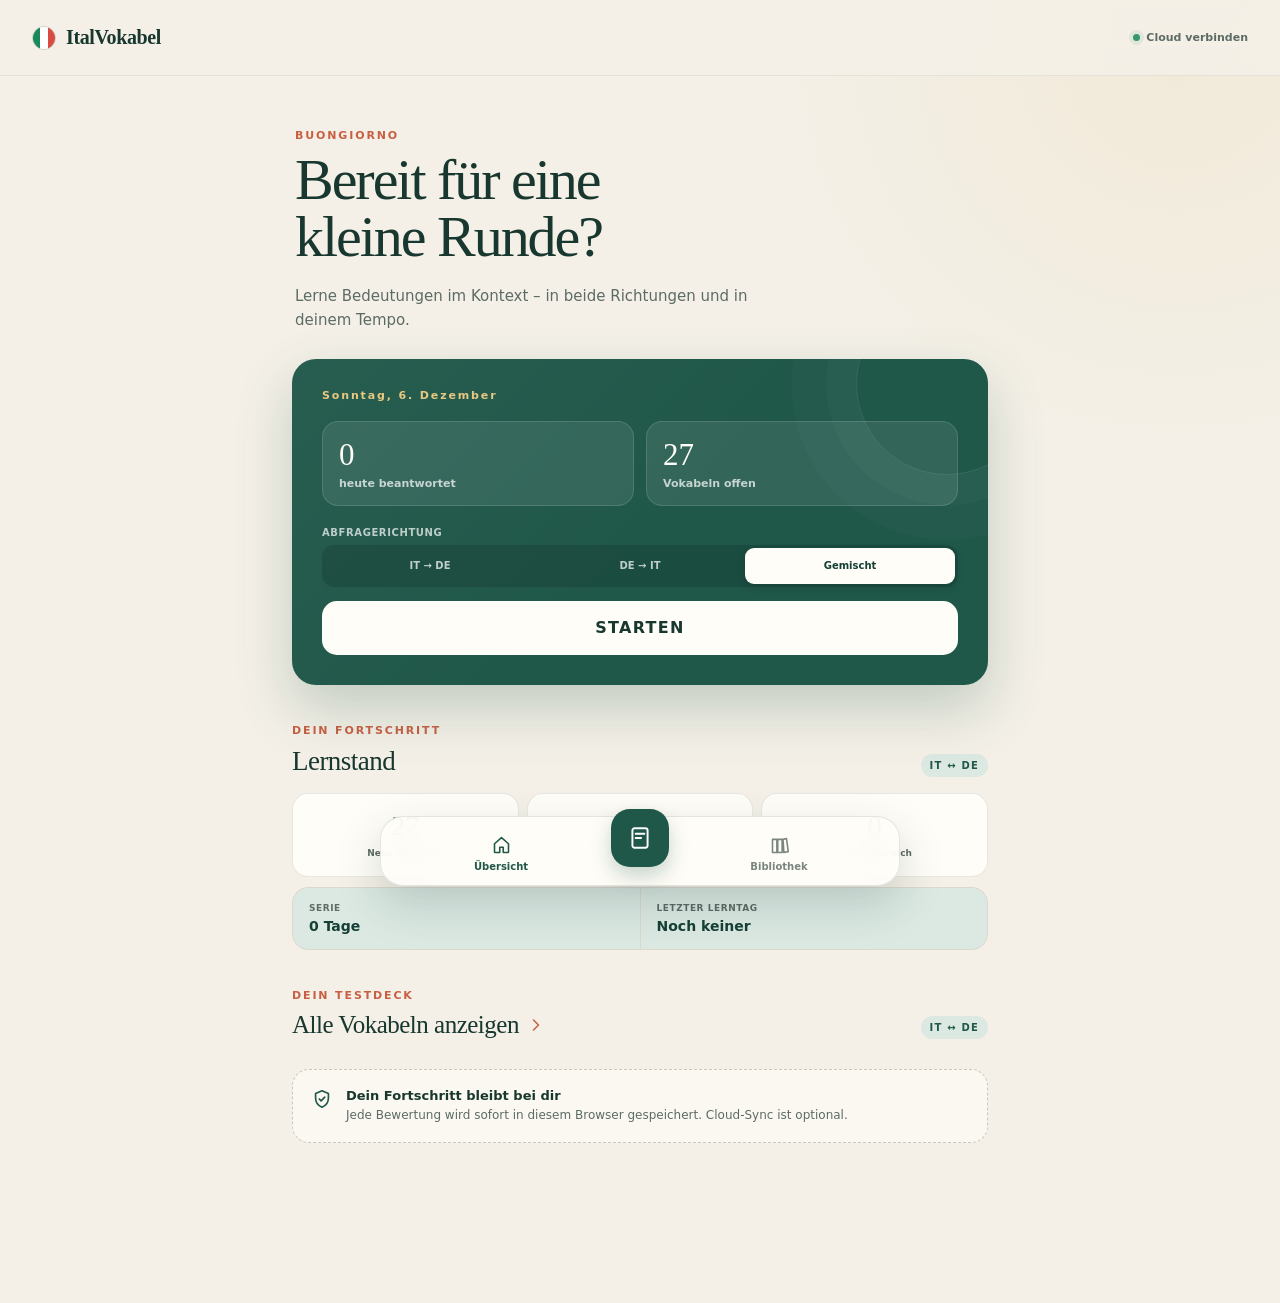
==== vokabeln/index.html @ d2c37215 "Publish vocabulary update" ====
<!doctype html>
<html lang="de">
  <head>
    <meta charset="UTF-8" />
    <meta name="viewport" content="width=device-width, initial-scale=1.0, viewport-fit=cover" />
    <meta name="theme-color" content="#f5f1e8" />
    <meta
      name="description"
      content="Deine italienischen Vokabeln"
    />
    <title>Deine Vokabeln · ItalVokabel</title>
    <script type="module" crossorigin src="../assets/main-D0VhmAgT.js"></script>
    <link rel="stylesheet" crossorigin href="../assets/main-Dk7KF8bJ.css">
  </head>
  <body>
    <div id="root"></div>
  </body>
</html>
---- assets/main-Dk7KF8bJ.css ----
:root{color:#18372f;font-synthesis:none;text-rendering:optimizelegibility;--ink:#18372f;--ink-soft:#5d6b65;--green:#1f5749;--green-dark:#163f35;--green-pale:#dce9e3;--paper:#fffdf8;--cream:#f4f0e7;--line:#dcd8ce;--terracotta:#c85f43;--gold:#d4a542;--shadow:0 18px 50px #18372f17;background:#f4f0e7;font-family:Inter,ui-sans-serif,system-ui,-apple-system,BlinkMacSystemFont,Segoe UI,sans-serif}*{box-sizing:border-box}html{background:var(--cream);min-width:320px;min-height:100%}body{background:radial-gradient(circle at 92% 4%, #d4a54217, transparent 25rem), var(--cream);min-width:320px;min-height:100dvh;margin:0}button,input{font:inherit}button,a{-webkit-tap-highlight-color:transparent}button{color:inherit}svg{fill:none;stroke:currentColor;stroke-width:1.8px;stroke-linecap:round;stroke-linejoin:round}.sr-only{clip:rect(0, 0, 0, 0);white-space:nowrap;border:0;width:1px;height:1px;margin:-1px;padding:0;position:absolute;overflow:hidden}.app-shell{width:100%;min-height:100dvh}.app-header{z-index:20;height:68px;padding:env(safe-area-inset-top) 20px 0;background:color-mix(in srgb, var(--cream) 91%, transparent);-webkit-backdrop-filter:blur(18px);backdrop-filter:blur(18px);border-bottom:1px solid #18372f12;justify-content:space-between;align-items:center;display:flex;position:sticky;top:0}.brand{color:var(--ink);letter-spacing:-.4px;cursor:pointer;background:0 0;border:0;align-items:center;gap:10px;padding:5px 0;font-family:Georgia,Times New Roman,serif;font-size:20px;font-weight:700;display:flex}.brand-mark{border:1px solid #18372f2e;border-radius:50%;width:24px;height:24px;display:flex;overflow:hidden}.brand-mark span{flex:1}.brand-mark span:first-child{background:#19885c}.brand-mark span:nth-child(2){background:#fff}.brand-mark span:nth-child(3){background:#d94a43}.save-state{color:var(--ink-soft);align-items:center;gap:6px;font-size:11px;font-weight:650;display:flex}.sync-trigger{cursor:pointer;background:0 0;border:0;width:auto;padding:8px 0 8px 8px}.save-state i{background:#38966f;border-radius:50%;width:7px;height:7px;box-shadow:0 0 0 4px #38966f1a}.save-state.connecting i,.save-state.syncing i{background:var(--gold);animation:1.2s ease-in-out infinite sync-pulse}.save-state.offline i{background:#8b958f}.save-state.error i{background:var(--terracotta)}@keyframes sync-pulse{50%{opacity:.35}}.main-content{padding-bottom:112px}.page{width:min(100%,760px);margin:0 auto;padding:28px 20px 48px}.eyebrow,.section-kicker{color:var(--terracotta);letter-spacing:.17em;margin:0 0 9px;font-size:11px;font-weight:800}.welcome-block{padding:8px 3px 27px}.welcome-block h1,.page-intro h1,.detail-hero h1,.study-finished h1{letter-spacing:-.035em;margin:0;font-family:Georgia,Times New Roman,serif;font-weight:500}.welcome-block h1{max-width:520px;font-size:clamp(38px,11vw,58px);line-height:.99}.welcome-copy{max-width:490px;color:var(--ink-soft);margin:18px 0 0;font-size:15px;line-height:1.6}.today-card{color:#fffdf7;background:linear-gradient(135deg, #ffffff0a, transparent 55%), var(--green);border-radius:24px;padding:24px;position:relative;overflow:hidden;box-shadow:0 24px 55px #1f57493b}.today-card:after{content:"";border:1px solid #ffffff1a;border-radius:50%;width:180px;height:180px;position:absolute;top:-66px;right:-50px;box-shadow:0 0 0 30px #ffffff06,0 0 0 65px #ffffff05}.today-card>*{z-index:1;position:relative}.today-card-top{z-index:1;justify-content:space-between;align-items:flex-start;display:flex;position:relative}.today-card .section-kicker{color:#e8c980}.today-card h2{margin:0 0 18px;font-family:Georgia,Times New Roman,serif;font-size:26px;font-weight:500}.today-date{margin-bottom:19px}.daily-numbers{grid-template-columns:1fr 1fr;gap:12px;margin-bottom:21px;display:grid}.daily-numbers>div{background:#ffffff17;border:1px solid #ffffff21;border-radius:16px;gap:4px;padding:15px 16px;display:grid}.daily-numbers strong{font-family:Georgia,Times New Roman,serif;font-size:31px;font-weight:500}.daily-numbers span{color:#ffffffb8;font-size:11px;font-weight:800}.round-summary{color:#ffffffc2;margin:-7px 0 21px;font-size:12px;line-height:1.5}.today-count{background:#ffffff1a;border:1px solid #ffffff29;border-radius:50%;place-items:center;width:54px;height:54px;font-family:Georgia,Times New Roman,serif;font-size:28px;display:grid}.progress-track{background:#ffffff21;border-radius:99px;height:5px;margin-top:26px;overflow:hidden}.progress-track span{border-radius:inherit;background:#e6c572;height:100%;transition:width .4s;display:block}.today-meta{color:#ffffffab;justify-content:space-between;margin:9px 0 21px;font-size:11px;display:flex}.study-mode-selector{z-index:1;border:0;margin:0 0 14px;padding:0;position:relative}.study-mode-selector legend{color:#ffffffb3;letter-spacing:.06em;text-transform:uppercase;margin-bottom:7px;padding:0;font-size:10px;font-weight:750}.study-mode-selector>div{background:#00000021;border-radius:12px;grid-template-columns:repeat(3,1fr);padding:3px;display:grid}.study-mode-selector button{color:#ffffffb8;cursor:pointer;background:0 0;border:0;border-radius:9px;min-height:36px;padding:5px 7px;font-size:10px;font-weight:800}.study-mode-selector button.active{color:var(--green-dark);background:#fffdf8;box-shadow:0 3px 10px #00000024}.primary-button,.reveal-button{width:100%;min-height:54px;color:var(--ink);cursor:pointer;background:#fffdf8;border:0;border-radius:15px;justify-content:space-between;align-items:center;padding:0 19px;font-weight:800;transition:transform .15s,box-shadow .15s;display:flex}.primary-button:active,.reveal-button:active{transform:scale(.985)}.primary-button svg{width:22px;height:22px}.today-start-button{text-align:center;letter-spacing:.08em;justify-content:center}.learning-overview{margin-top:39px}.learning-status-grid{grid-template-columns:repeat(3,1fr);gap:8px;display:grid}.learning-status-grid>div{text-align:center;background:var(--paper);border:1px solid #18372f1a;border-radius:16px;gap:6px;min-width:0;padding:16px 10px;display:grid}.learning-status-grid strong{color:var(--green);font-family:Georgia,Times New Roman,serif;font-size:28px;font-weight:500}.learning-status-grid span{color:var(--ink-soft);font-size:9px;font-weight:750;line-height:1.3}.continuity-card{background:var(--line);border:1px solid var(--line);border-radius:16px;grid-template-columns:1fr 1fr;gap:1px;margin-top:10px;display:grid;overflow:hidden}.continuity-card>div{background:var(--green-pale);gap:5px;padding:15px 16px;display:grid}.continuity-card span{color:var(--ink-soft);letter-spacing:.06em;text-transform:uppercase;font-size:9px;font-weight:750}.continuity-card strong{color:var(--green-dark);font-size:14px}.overview-section{margin-top:39px}.section-heading-row{justify-content:space-between;align-items:end;margin-bottom:16px;display:flex}.section-heading-row h2,.detail-section h2{letter-spacing:-.02em;margin:0;font-family:Georgia,Times New Roman,serif;font-size:27px;font-weight:500}.deck-library-button{color:var(--ink);letter-spacing:-.02em;text-align:left;cursor:pointer;background:0 0;border:0;align-items:center;gap:7px;padding:0;font-family:Georgia,Times New Roman,serif;font-size:25px;font-weight:500;display:flex}.deck-library-button svg{width:20px;height:20px;color:var(--terracotta);flex:none}.direction-badge{color:var(--green);letter-spacing:.12em;background:var(--green-pale);border-radius:99px;padding:6px 9px;font-size:10px;font-weight:850}.mini-card-stack,.vocabulary-list,.context-list,.source-list{gap:10px;display:grid}.mini-vocab-card,.vocabulary-row{text-align:left;background:var(--paper);cursor:pointer;border:1px solid #18372f17;border-radius:17px;align-items:center;gap:13px;width:100%;padding:17px 16px;transition:transform .15s,border-color .15s;display:flex;box-shadow:0 7px 25px #18372f09}.mini-vocab-card:active,.vocabulary-row:active{transform:scale(.99)}.word-number,.library-number{color:var(--terracotta);flex:none;font-family:Georgia,Times New Roman,serif;font-size:15px;font-style:italic}.mini-word-content,.library-word{flex:1;gap:3px;min-width:0;display:grid}.mini-word-content strong,.library-word strong{text-overflow:ellipsis;font-family:Georgia,Times New Roman,serif;font-size:17px;font-weight:600;overflow:hidden}.mini-word-content small,.library-word small{color:var(--ink-soft);text-overflow:ellipsis;white-space:nowrap;font-size:12px;overflow:hidden}.context-count{color:var(--ink-soft);font-size:10px;font-weight:700;display:none}.mini-vocab-card>svg,.vocabulary-row>svg{color:#8b958f;flex:none;width:18px;height:18px}.local-note{background:#fffdf891;border:1px dashed #c9c7be;border-radius:17px;align-items:flex-start;gap:13px;margin-top:30px;padding:18px;display:flex}.local-note svg{width:22px;height:22px;color:var(--green);flex:none}.local-note strong{margin-bottom:4px;font-size:13px;display:block}.local-note p{color:var(--ink-soft);margin:0;font-size:12px;line-height:1.45}.bottom-nav{z-index:40;right:14px;bottom:max(14px, env(safe-area-inset-bottom));-webkit-backdrop-filter:blur(18px);backdrop-filter:blur(18px);background:#fffdf8ed;border:1px solid #18372f1f;border-radius:23px;grid-template-columns:1fr 72px 1fr;width:min(100% - 28px,520px);height:70px;margin:0 auto;padding:7px 17px;display:grid;position:fixed;left:14px;box-shadow:0 18px 45px #18372f2e}.bottom-nav button{color:#7a8580;cursor:pointer;background:0 0;border:0;justify-content:center;align-items:center;gap:5px;min-width:0;font-size:10px;font-weight:700;display:flex}.bottom-nav button:not(.study-nav-button){flex-direction:column}.bottom-nav button.active{color:var(--green)}.bottom-nav svg{width:21px;height:21px}.bottom-nav .study-nav-button{color:#fff;background:var(--green);border-radius:19px;place-self:center;width:58px;height:58px;transform:translateY(-15px);box-shadow:0 9px 20px #1f574940}.bottom-nav .study-nav-button svg{width:26px;height:26px}.page-intro{padding:9px 2px 24px}.page-intro h1{font-size:clamp(36px,10vw,52px)}.page-intro>p:last-child{color:var(--ink-soft);margin:10px 0 0;font-size:13px}.search-box{background:var(--paper);border:1px solid #18372f1f;border-radius:15px;align-items:center;gap:11px;height:52px;margin-bottom:21px;padding:0 15px;display:flex}.search-box:focus-within{border-color:var(--green);box-shadow:0 0 0 3px #1f574914}.search-box svg{color:#7d8883;width:20px;height:20px}.search-box input{min-width:0;color:var(--ink);background:0 0;border:0;outline:0;flex:1}.search-box input::placeholder{color:#9aa19d}.library-controls{grid-template-columns:1fr 1fr;gap:9px;margin:-9px 0 21px;display:grid}.library-controls label{gap:6px;min-width:0;display:grid}.library-controls label>span{color:var(--ink-soft);letter-spacing:.06em;text-transform:uppercase;font-size:9px;font-weight:750}.library-controls select{width:100%;min-width:0;height:43px;color:var(--ink);font:inherit;background-color:var(--paper);cursor:pointer;border:1px solid #18372f1f;border-radius:12px;padding:0 32px 0 11px;font-size:11px;font-weight:700}.library-controls select:focus-visible{border-color:var(--green);outline:3px solid #1f57491a}.vocabulary-row{padding:16px 14px}.row-tags{gap:5px;margin-top:6px;display:flex}.row-tags i{color:var(--ink-soft);background:#eeece5;border-radius:99px;padding:4px 7px;font-size:9px;font-style:normal;font-weight:700}.status-dot{background:#dadbd7;border-radius:50%;flex:none;width:9px;height:9px}.status-dot.started{background:#3e9b75;box-shadow:0 0 0 4px #3e9b751c}.empty-search{color:var(--ink-soft);text-align:center;padding:48px 20px}.cloud-settings{background:var(--paper);box-shadow:var(--shadow);border:1px solid #18372f1a;border-radius:19px;flex-direction:column;gap:18px;margin-top:34px;padding:20px;display:flex}.cloud-settings h2{margin:0;font-family:Georgia,Times New Roman,serif;font-size:22px;font-weight:500}.cloud-settings p:not(.section-kicker){color:var(--ink-soft);margin:7px 0 0;font-size:12px;line-height:1.5}.sync-error{color:#9a5445;margin-top:8px;font-size:11px;line-height:1.45;display:block}.secondary-button{min-height:44px;color:var(--green);background:var(--green-pale);cursor:pointer;border:0;border-radius:12px;padding:10px 15px;font-size:12px;font-weight:800}@media (width>=560px){.cloud-settings{flex-direction:row;justify-content:space-between;align-items:center}.cloud-settings .secondary-button{flex:none}}.text-button{color:var(--green);cursor:pointer;background:0 0;border:0;margin:18px auto 0;padding:10px;font-size:12px;font-weight:750;display:block}.danger-text{color:#9a5445;margin-top:34px}.back-button{color:var(--green);cursor:pointer;background:0 0;border:0;align-items:center;gap:4px;margin:0 0 22px -7px;padding:7px;font-size:12px;font-weight:750;display:inline-flex}.back-button svg{width:19px;height:19px}.detail-hero{background:var(--paper);box-shadow:var(--shadow);border:1px solid #18372f1a;border-radius:24px;padding:26px 24px 29px}.detail-type-row{justify-content:space-between;margin-bottom:17px;display:flex}.detail-type-row span{color:var(--terracotta);letter-spacing:.08em;text-transform:uppercase;font-size:10px;font-weight:800}.detail-hero h1{overflow-wrap:anywhere;font-size:clamp(34px,9vw,52px);line-height:1.04}.meaning-options{flex-wrap:wrap;gap:4px 14px;margin-top:18px;display:flex}.detail-kind-history{align-items:center;gap:13px;display:flex}.attempt-history{align-items:center;gap:7px;display:flex}.attempt-history i{background:#d7d8d2;border-radius:50%;flex:none;width:14px;height:14px}.attempt-history i.success{background:#55cf3d}.attempt-history i.failure{background:#e33b32}.meaning-options button{appearance:none;cursor:pointer;color:var(--green-dark);background:0 0;border:0;border-bottom:1px solid #18372f47;padding:6px 1px 4px;font-family:inherit;font-size:12px;font-weight:700}.meaning-options button.selected{color:var(--terracotta);border-bottom-width:2px;border-bottom-color:currentColor}.meaning-options button:focus-visible{outline-offset:2px;outline:3px solid #c45b3e47}.study-meaning-options{justify-content:center;margin:19px 0 11px}.study-meaning-options button{font-size:14px}.italian-verb-facts{text-align:left;grid-template-columns:1fr 1fr;gap:7px;width:100%;max-width:520px;margin:17px auto 0;display:grid}.italian-verb-facts>div{background:var(--green-pale);border-radius:13px;gap:3px;min-width:0;padding:10px 12px;display:grid}.italian-verb-facts .auxiliary-fact{grid-column:1/-1}.italian-verb-facts span{color:var(--ink-soft);letter-spacing:.07em;text-transform:uppercase;font-size:8px;font-weight:750}.italian-verb-facts strong{overflow-wrap:anywhere;color:var(--green-dark);font-size:12px;line-height:1.35}.grammar-label{color:var(--ink-soft);margin:19px 0 0;font-size:12px;font-weight:700}.detail-note,.section-description{color:var(--ink-soft);font-size:13px;line-height:1.6}.detail-note{border-top:1px solid var(--line);margin:12px 0 0;padding-top:14px}.detail-section{margin-top:38px}.section-description{margin:9px 0 18px}.context-card{background:var(--paper);border:1px solid #18372f1a;border-radius:18px;padding:19px}.context-card-head{align-items:center;gap:10px;margin-bottom:13px;display:flex}.context-card-head span{color:var(--terracotta);font-family:Georgia,Times New Roman,serif;font-size:12px;font-style:italic}.context-card-head strong{letter-spacing:.05em;text-transform:uppercase;font-size:11px}.context-card p{margin:0;font-family:Georgia,Times New Roman,serif;font-size:16px;line-height:1.45}.context-card p+p{color:var(--ink-soft);border-top:1px solid var(--line);margin-top:9px;padding-top:9px;font-family:inherit;font-size:13px}.context-card p strong,.flashcard strong{color:var(--terracotta);font-weight:700}.verb-facts{gap:8px;margin:17px 0;display:grid}.verb-facts>div{background:var(--green-pale);border-radius:14px;gap:4px;padding:14px 16px;display:grid}.verb-facts span{color:var(--ink-soft);letter-spacing:.08em;text-transform:uppercase;font-size:10px;font-weight:750}.verb-facts strong{font-size:13px;line-height:1.45}.conjugation-block{background:var(--paper);border:1px solid #18372f1a;border-radius:17px;margin-top:12px;padding:18px}.conjugation-block h3{margin:0 0 13px;font-family:Georgia,Times New Roman,serif;font-size:18px;font-weight:600}.conjugation-grid{background:var(--line);border:1px solid var(--line);border-radius:10px;grid-template-columns:1fr 1fr;gap:1px;display:grid;overflow:hidden}.conjugation-grid div{background:#fffefa;gap:3px;padding:10px 11px;display:grid}.conjugation-grid span{color:var(--ink-soft);text-transform:uppercase;font-size:9px}.conjugation-grid strong{overflow-wrap:anywhere;font-size:12px;font-weight:750}.source-list a{color:inherit;background:var(--paper);border:1px solid #18372f1a;border-radius:14px;justify-content:space-between;align-items:center;padding:14px 15px;text-decoration:none;display:flex}.source-list a span{gap:3px;display:grid}.source-list a strong{font-size:13px}.source-list a small{color:var(--ink-soft);font-size:10px}.source-list svg{width:18px;height:18px;color:var(--green)}.study-main,.study-page{min-height:100dvh}.study-page{background:radial-gradient(circle at 50% 15%, #ffffffd1, transparent 24rem), var(--cream);grid-template-rows:auto 1fr auto;display:grid}.study-header{width:min(100%,760px);padding:max(14px, env(safe-area-inset-top)) 18px 12px;grid-template-columns:42px 1fr 42px;align-items:center;gap:12px;margin:0 auto;display:grid}.study-header button{cursor:pointer;background:#ffffff80;border:1px solid #18372f1a;border-radius:50%;place-items:center;width:40px;height:40px;display:grid}.study-header svg{width:19px;height:19px}.study-progress-wrap{align-items:center;gap:9px;display:flex}.study-progress{background:#dcdad1;border-radius:99px;flex:1;height:5px;overflow:hidden}.study-progress span{background:var(--green);border-radius:inherit;height:100%;transition:width .25s;display:block}.study-progress-wrap small,.queue-count{color:var(--ink-soft);font-size:10px;font-weight:750}.queue-count{background:var(--green-pale);border-radius:50%;justify-self:end;place-items:center;width:34px;height:34px;display:grid}.study-body{flex-direction:column;justify-content:center;width:min(100%,680px);margin:0 auto;padding:15px 18px 22px;display:flex}.direction-label{color:var(--green);letter-spacing:.09em;text-transform:uppercase;background:var(--green-pale);border-radius:99px;align-self:center;margin-bottom:12px;padding:6px 10px;font-size:9px;font-weight:850}.flashcard{background:var(--paper);border:1px solid #18372f1c;border-radius:26px;min-height:395px;padding:20px 21px 24px;box-shadow:0 28px 70px #18372f1f}.flashcard-topline{color:var(--ink-soft);letter-spacing:.08em;text-transform:uppercase;justify-content:space-between;font-size:9px;font-weight:800;display:flex}.flashcard-kind-history{align-items:center;gap:11px;display:flex}.study-attempt-history{gap:5px}.study-attempt-history i{width:10px;height:10px}.question-block{text-align:center;align-content:center;min-height:310px;display:grid}.revealed .question-block{min-height:205px;padding-top:20px}.prompt-label{color:var(--ink-soft);margin:0 0 18px;font-size:11px;font-weight:700}.question-block h1{overflow-wrap:anywhere;letter-spacing:-.03em;max-width:600px;margin:0 auto;font-family:Georgia,Times New Roman,serif;font-size:clamp(31px,9vw,48px);font-weight:500;line-height:1.08}.context-sentence{max-width:500px;color:var(--ink-soft);margin:27px auto 0;font-family:Georgia,Times New Roman,serif;font-size:16px;line-height:1.5}.sentence-reveal-button{width:auto;min-height:44px;color:var(--green);box-shadow:none;background:#edf2ee;border:1px solid #1f57492e;border-radius:99px;margin:24px auto 0;padding:10px 17px;font-size:12px;font-weight:800}.sentence-reveal-button:active{transform:scale(.98)}.answer-sentence-button{margin-top:13px}.answer-block{text-align:center;padding:0 2px;animation:.22s ease-out reveal-answer}@keyframes reveal-answer{0%{opacity:0;transform:translateY(6px)}to{opacity:1;transform:translateY(0)}}.answer-divider{color:#9a8c78;letter-spacing:.14em;align-items:center;gap:9px;font-size:8px;font-weight:850;display:flex}.answer-divider i{background:var(--line);flex:1;height:1px}.answer-block h2{color:var(--green);margin:19px 0 8px;font-family:Georgia,Times New Roman,serif;font-size:clamp(23px,7vw,34px);font-weight:500;line-height:1.15}.answer-block>p{color:var(--ink-soft);margin:0;font-size:13px;line-height:1.55}.answer-note{flex-wrap:wrap;justify-content:center;gap:6px;margin-top:16px;display:flex}.answer-note span,.answer-note small{color:var(--ink-soft);background:#eeece5;border-radius:99px;padding:5px 8px;font-size:9px;font-weight:700}.study-actions{width:min(100%,680px);padding:10px 18px max(18px, env(safe-area-inset-bottom));background:linear-gradient(to top, var(--cream) 74%, transparent);margin:0 auto}.reveal-button{color:#fff;background:var(--green);justify-content:center;box-shadow:0 12px 30px #1f574933}.study-actions>p{color:var(--ink-soft);text-align:center;margin:0 0 4px;font-size:10px;font-weight:750}.current-streak{color:var(--ink-soft);text-align:center;margin-bottom:9px;font-size:10px;display:block}.current-streak strong{color:var(--green-dark)}.rating-grid{grid-template-columns:repeat(2,1fr);gap:9px;display:grid}.rating-button{background:var(--paper);cursor:pointer;border:1px solid #18372f1c;border-radius:13px;place-content:center;gap:3px;min-width:0;min-height:58px;padding:7px 2px;display:grid}.rating-button strong{color:var(--ink);font-size:14px}.rating-button.no{border-bottom:3px solid #c75c4c}.rating-button.yes{border-bottom:3px solid #31725e}.study-finished{text-align:center;flex-direction:column;justify-content:center;width:min(100%,560px);min-height:100dvh;margin:0 auto;padding:35px 22px;display:flex}.finish-mark{color:#fff;background:var(--green);width:74px;height:74px;box-shadow:0 0 0 12px var(--green-pale);border-radius:50%;align-self:center;place-items:center;margin-bottom:24px;font-size:33px;display:grid}.study-finished h1{font-size:clamp(39px,11vw,55px)}.study-finished>p:not(.eyebrow){color:var(--ink-soft);line-height:1.55}.finish-stats{grid-template-columns:repeat(3,1fr);gap:8px;margin:23px 0;display:grid}.finish-stats div{background:var(--paper);border:1px solid #18372f1a;border-radius:15px;gap:6px;padding:17px 5px;display:grid}.finish-stats strong{font-family:Georgia,Times New Roman,serif;font-size:25px}.finish-stats span{color:var(--ink-soft);font-size:9px}.study-finished .primary-button{color:#fff;background:var(--green)}@media (width>=540px){.app-header,.page{padding-left:32px;padding-right:32px}.context-count{display:block}.verb-facts,.conjugation-grid{grid-template-columns:repeat(3,1fr)}.flashcard{min-height:440px;padding:25px 30px 30px}.question-block{min-height:350px}.revealed .question-block{min-height:230px}.rating-grid{gap:9px}.rating-button strong{font-size:12px}}@media (width>=850px){.app-header{height:76px}.home-page{padding-top:45px}.today-card{padding:30px}.mini-vocab-card,.vocabulary-row{padding:19px 20px}}@media (prefers-reduced-motion:reduce){*,:before,:after{scroll-behavior:auto!important;transition-duration:.01ms!important;animation-duration:.01ms!important;animation-iteration-count:1!important}}
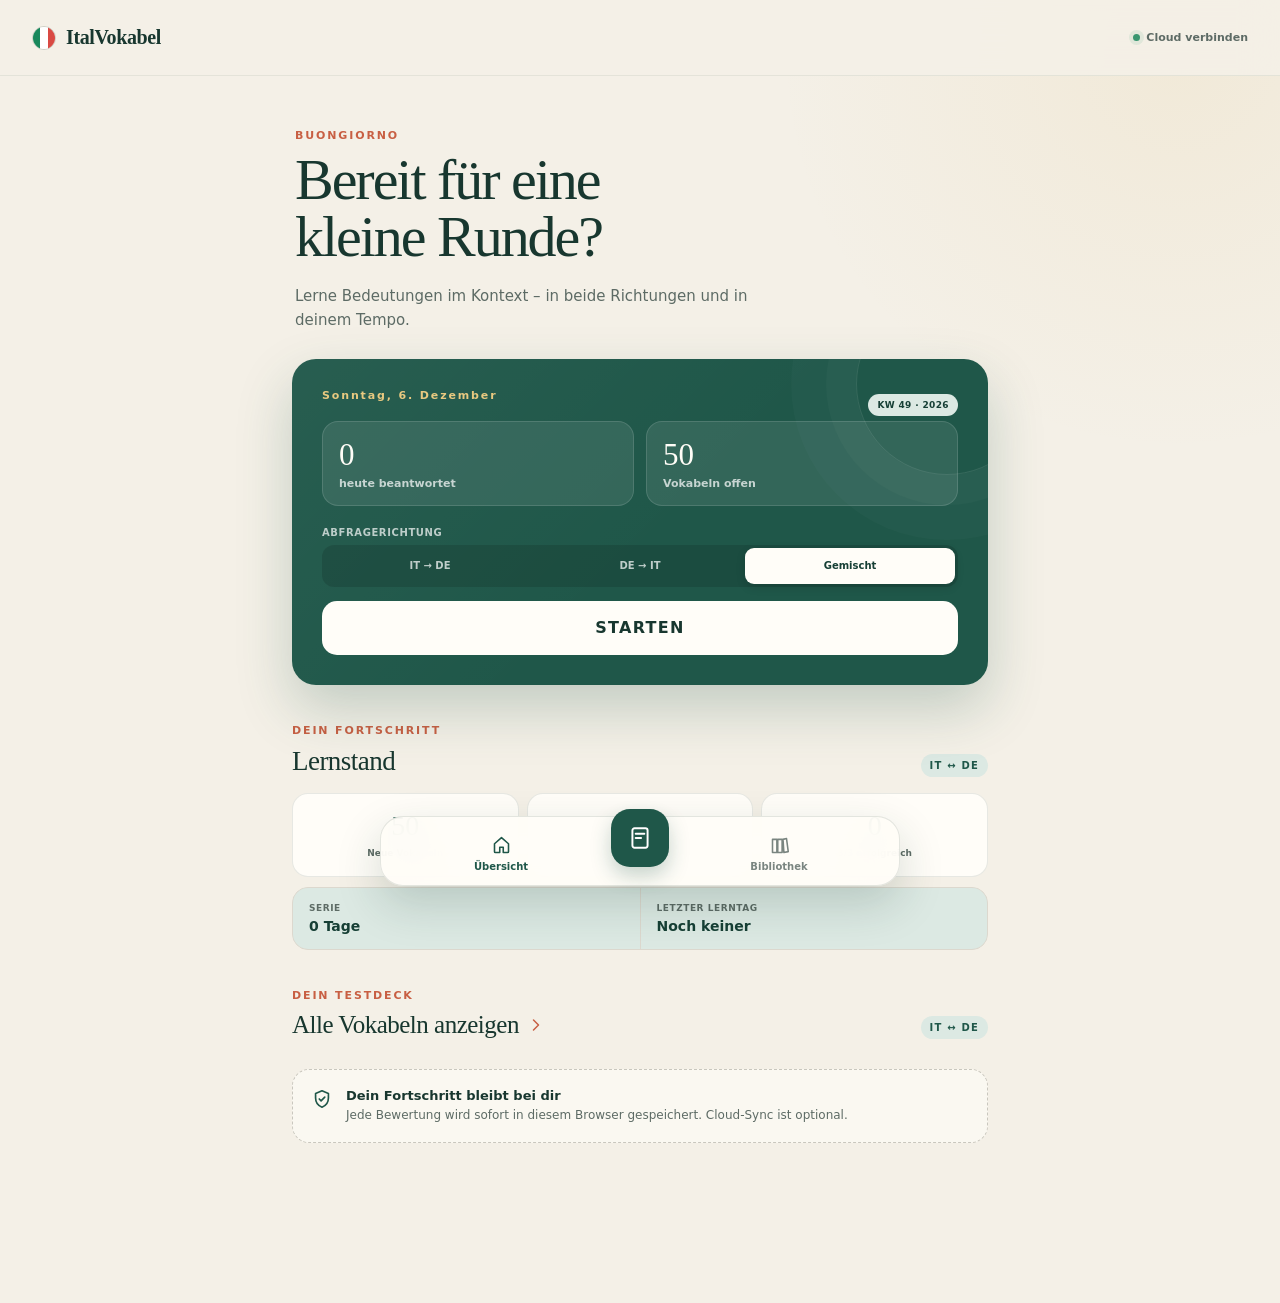
==== commit 94866f90: "Deploy weekly learning cycles" ====
--- a/vokabeln/index.html
+++ b/vokabeln/index.html
@@ -9,8 +9,8 @@
       content="Deine italienischen Vokabeln"
     />
     <title>Deine Vokabeln · ItalVokabel</title>
-    <script type="module" crossorigin src="../assets/main-D0VhmAgT.js"></script>
-    <link rel="stylesheet" crossorigin href="../assets/main-Dk7KF8bJ.css">
+    <script type="module" crossorigin src="../assets/main-CFtn_XKy.js"></script>
+    <link rel="stylesheet" crossorigin href="../assets/main-WFiF2Wxz.css">
   </head>
   <body>
     <div id="root"></div>
--- a/assets/main-WFiF2Wxz.css
+++ b/assets/main-WFiF2Wxz.css
@@ -0,0 +1 @@
+:root{color:#18372f;font-synthesis:none;text-rendering:optimizelegibility;--ink:#18372f;--ink-soft:#5d6b65;--green:#1f5749;--green-dark:#163f35;--green-pale:#dce9e3;--paper:#fffdf8;--cream:#f4f0e7;--line:#dcd8ce;--terracotta:#c85f43;--gold:#d4a542;--shadow:0 18px 50px #18372f17;background:#f4f0e7;font-family:Inter,ui-sans-serif,system-ui,-apple-system,BlinkMacSystemFont,Segoe UI,sans-serif}*{box-sizing:border-box}html{background:var(--cream);min-width:320px;min-height:100%}body{background:radial-gradient(circle at 92% 4%, #d4a54217, transparent 25rem), var(--cream);min-width:320px;min-height:100dvh;margin:0}button,input{font:inherit}button,a{-webkit-tap-highlight-color:transparent}button{color:inherit}svg{fill:none;stroke:currentColor;stroke-width:1.8px;stroke-linecap:round;stroke-linejoin:round}.sr-only{clip:rect(0, 0, 0, 0);white-space:nowrap;border:0;width:1px;height:1px;margin:-1px;padding:0;position:absolute;overflow:hidden}.app-shell{width:100%;min-height:100dvh}.app-header{z-index:20;height:68px;padding:env(safe-area-inset-top) 20px 0;background:color-mix(in srgb, var(--cream) 91%, transparent);-webkit-backdrop-filter:blur(18px);backdrop-filter:blur(18px);border-bottom:1px solid #18372f12;justify-content:space-between;align-items:center;display:flex;position:sticky;top:0}.brand{color:var(--ink);letter-spacing:-.4px;cursor:pointer;background:0 0;border:0;align-items:center;gap:10px;padding:5px 0;font-family:Georgia,Times New Roman,serif;font-size:20px;font-weight:700;display:flex}.brand-mark{border:1px solid #18372f2e;border-radius:50%;width:24px;height:24px;display:flex;overflow:hidden}.brand-mark span{flex:1}.brand-mark span:first-child{background:#19885c}.brand-mark span:nth-child(2){background:#fff}.brand-mark span:nth-child(3){background:#d94a43}.save-state{color:var(--ink-soft);align-items:center;gap:6px;font-size:11px;font-weight:650;display:flex}.sync-trigger{cursor:pointer;background:0 0;border:0;width:auto;padding:8px 0 8px 8px}.save-state i{background:#38966f;border-radius:50%;width:7px;height:7px;box-shadow:0 0 0 4px #38966f1a}.save-state.connecting i,.save-state.syncing i{background:var(--gold);animation:1.2s ease-in-out infinite sync-pulse}.save-state.offline i{background:#8b958f}.save-state.error i{background:var(--terracotta)}@keyframes sync-pulse{50%{opacity:.35}}.main-content{padding-bottom:112px}.page{width:min(100%,760px);margin:0 auto;padding:28px 20px 48px}.eyebrow,.section-kicker{color:var(--terracotta);letter-spacing:.17em;margin:0 0 9px;font-size:11px;font-weight:800}.welcome-block{padding:8px 3px 27px}.welcome-block h1,.page-intro h1,.detail-hero h1,.study-finished h1{letter-spacing:-.035em;margin:0;font-family:Georgia,Times New Roman,serif;font-weight:500}.welcome-block h1{max-width:520px;font-size:clamp(38px,11vw,58px);line-height:.99}.welcome-copy{max-width:490px;color:var(--ink-soft);margin:18px 0 0;font-size:15px;line-height:1.6}.today-card{color:#fffdf7;background:linear-gradient(135deg, #ffffff0a, transparent 55%), var(--green);border-radius:24px;padding:24px;position:relative;overflow:hidden;box-shadow:0 24px 55px #1f57493b}.today-card:after{content:"";border:1px solid #ffffff1a;border-radius:50%;width:180px;height:180px;position:absolute;top:-66px;right:-50px;box-shadow:0 0 0 30px #ffffff06,0 0 0 65px #ffffff05}.today-card>*{z-index:1;position:relative}.today-card-top{z-index:1;justify-content:space-between;align-items:flex-start;display:flex;position:relative}.today-card .section-kicker{color:#e8c980}.today-card h2{margin:0 0 18px;font-family:Georgia,Times New Roman,serif;font-size:26px;font-weight:500}.today-date{margin-bottom:19px}.daily-numbers{grid-template-columns:1fr 1fr;gap:12px;margin-bottom:21px;display:grid}.daily-numbers>div{background:#ffffff17;border:1px solid #ffffff21;border-radius:16px;gap:4px;padding:15px 16px;display:grid}.daily-numbers strong{font-family:Georgia,Times New Roman,serif;font-size:31px;font-weight:500}.daily-numbers span{color:#ffffffb8;font-size:11px;font-weight:800}.round-summary{color:#ffffffc2;margin:-7px 0 21px;font-size:12px;line-height:1.5}.today-count{background:#ffffff1a;border:1px solid #ffffff29;border-radius:50%;place-items:center;width:54px;height:54px;font-family:Georgia,Times New Roman,serif;font-size:28px;display:grid}.progress-track{background:#ffffff21;border-radius:99px;height:5px;margin-top:26px;overflow:hidden}.progress-track span{border-radius:inherit;background:#e6c572;height:100%;transition:width .4s;display:block}.today-meta{color:#ffffffab;justify-content:space-between;margin:9px 0 21px;font-size:11px;display:flex}.study-mode-selector{z-index:1;border:0;margin:0 0 14px;padding:0;position:relative}.study-mode-selector legend{color:#ffffffb3;letter-spacing:.06em;text-transform:uppercase;margin-bottom:7px;padding:0;font-size:10px;font-weight:750}.study-mode-selector>div{background:#00000021;border-radius:12px;grid-template-columns:repeat(3,1fr);padding:3px;display:grid}.study-mode-selector button{color:#ffffffb8;cursor:pointer;background:0 0;border:0;border-radius:9px;min-height:36px;padding:5px 7px;font-size:10px;font-weight:800}.study-mode-selector button.active{color:var(--green-dark);background:#fffdf8;box-shadow:0 3px 10px #00000024}.primary-button,.reveal-button{width:100%;min-height:54px;color:var(--ink);cursor:pointer;background:#fffdf8;border:0;border-radius:15px;justify-content:space-between;align-items:center;padding:0 19px;font-weight:800;transition:transform .15s,box-shadow .15s;display:flex}.primary-button:active,.reveal-button:active{transform:scale(.985)}.primary-button svg{width:22px;height:22px}.today-start-button{text-align:center;letter-spacing:.08em;justify-content:center}.learning-overview{margin-top:39px}.learning-status-grid{grid-template-columns:repeat(3,1fr);gap:8px;display:grid}.learning-status-grid>div{text-align:center;background:var(--paper);border:1px solid #18372f1a;border-radius:16px;gap:6px;min-width:0;padding:16px 10px;display:grid}.learning-status-grid strong{color:var(--green);font-family:Georgia,Times New Roman,serif;font-size:28px;font-weight:500}.learning-status-grid span{color:var(--ink-soft);font-size:9px;font-weight:750;line-height:1.3}.continuity-card{background:var(--line);border:1px solid var(--line);border-radius:16px;grid-template-columns:1fr 1fr;gap:1px;margin-top:10px;display:grid;overflow:hidden}.continuity-card>div{background:var(--green-pale);gap:5px;padding:15px 16px;display:grid}.continuity-card span{color:var(--ink-soft);letter-spacing:.06em;text-transform:uppercase;font-size:9px;font-weight:750}.continuity-card strong{color:var(--green-dark);font-size:14px}.overview-section{margin-top:39px}.section-heading-row{justify-content:space-between;align-items:end;margin-bottom:16px;display:flex}.section-heading-row h2,.detail-section h2{letter-spacing:-.02em;margin:0;font-family:Georgia,Times New Roman,serif;font-size:27px;font-weight:500}.deck-library-button{color:var(--ink);letter-spacing:-.02em;text-align:left;cursor:pointer;background:0 0;border:0;align-items:center;gap:7px;padding:0;font-family:Georgia,Times New Roman,serif;font-size:25px;font-weight:500;display:flex}.deck-library-button svg{width:20px;height:20px;color:var(--terracotta);flex:none}.direction-badge{color:var(--green);letter-spacing:.12em;background:var(--green-pale);border-radius:99px;padding:6px 9px;font-size:10px;font-weight:850}.mini-card-stack,.vocabulary-list,.context-list,.source-list{gap:10px;display:grid}.mini-vocab-card,.vocabulary-row{text-align:left;background:var(--paper);cursor:pointer;border:1px solid #18372f17;border-radius:17px;align-items:center;gap:13px;width:100%;padding:17px 16px;transition:transform .15s,border-color .15s;display:flex;box-shadow:0 7px 25px #18372f09}.mini-vocab-card:active,.vocabulary-row:active{transform:scale(.99)}.word-number,.library-number{color:var(--terracotta);flex:none;font-family:Georgia,Times New Roman,serif;font-size:15px;font-style:italic}.mini-word-content,.library-word{flex:1;gap:3px;min-width:0;display:grid}.mini-word-content strong,.library-word strong{text-overflow:ellipsis;font-family:Georgia,Times New Roman,serif;font-size:17px;font-weight:600;overflow:hidden}.mini-word-content small,.library-word small{color:var(--ink-soft);text-overflow:ellipsis;white-space:nowrap;font-size:12px;overflow:hidden}.context-count{color:var(--ink-soft);font-size:10px;font-weight:700;display:none}.mini-vocab-card>svg,.vocabulary-row>svg{color:#8b958f;flex:none;width:18px;height:18px}.local-note{background:#fffdf891;border:1px dashed #c9c7be;border-radius:17px;align-items:flex-start;gap:13px;margin-top:30px;padding:18px;display:flex}.local-note svg{width:22px;height:22px;color:var(--green);flex:none}.local-note strong{margin-bottom:4px;font-size:13px;display:block}.local-note p{color:var(--ink-soft);margin:0;font-size:12px;line-height:1.45}.bottom-nav{z-index:40;right:14px;bottom:max(14px, env(safe-area-inset-bottom));-webkit-backdrop-filter:blur(18px);backdrop-filter:blur(18px);background:#fffdf8ed;border:1px solid #18372f1f;border-radius:23px;grid-template-columns:1fr 72px 1fr;width:min(100% - 28px,520px);height:70px;margin:0 auto;padding:7px 17px;display:grid;position:fixed;left:14px;box-shadow:0 18px 45px #18372f2e}.bottom-nav button{color:#7a8580;cursor:pointer;background:0 0;border:0;justify-content:center;align-items:center;gap:5px;min-width:0;font-size:10px;font-weight:700;display:flex}.bottom-nav button:not(.study-nav-button){flex-direction:column}.bottom-nav button.active{color:var(--green)}.bottom-nav svg{width:21px;height:21px}.bottom-nav .study-nav-button{color:#fff;background:var(--green);border-radius:19px;place-self:center;width:58px;height:58px;transform:translateY(-15px);box-shadow:0 9px 20px #1f574940}.bottom-nav .study-nav-button svg{width:26px;height:26px}.page-intro{padding:9px 2px 24px}.page-intro h1{font-size:clamp(36px,10vw,52px)}.page-intro>p:last-child{color:var(--ink-soft);margin:10px 0 0;font-size:13px}.search-box{background:var(--paper);border:1px solid #18372f1f;border-radius:15px;align-items:center;gap:11px;height:52px;margin-bottom:21px;padding:0 15px;display:flex}.search-box:focus-within{border-color:var(--green);box-shadow:0 0 0 3px #1f574914}.search-box svg{color:#7d8883;width:20px;height:20px}.search-box input{min-width:0;color:var(--ink);background:0 0;border:0;outline:0;flex:1}.search-box input::placeholder{color:#9aa19d}.library-controls{grid-template-columns:1fr 1fr;gap:9px;margin:-9px 0 21px;display:grid}.library-controls label{gap:6px;min-width:0;display:grid}.library-controls label>span{color:var(--ink-soft);letter-spacing:.06em;text-transform:uppercase;font-size:9px;font-weight:750}.library-controls select{width:100%;min-width:0;height:43px;color:var(--ink);font:inherit;background-color:var(--paper);cursor:pointer;border:1px solid #18372f1f;border-radius:12px;padding:0 32px 0 11px;font-size:11px;font-weight:700}.library-controls select:focus-visible{border-color:var(--green);outline:3px solid #1f57491a}.vocabulary-row{padding:16px 14px}.row-tags{flex-wrap:wrap;gap:5px;margin-top:6px;display:flex}.row-tags i{color:var(--ink-soft);background:#eeece5;border-radius:99px;padding:4px 7px;font-size:9px;font-style:normal;font-weight:700}.status-dot{background:#dadbd7;border-radius:50%;flex:none;width:9px;height:9px}.status-dot.started{background:#3e9b75;box-shadow:0 0 0 4px #3e9b751c}.empty-search{color:var(--ink-soft);text-align:center;padding:48px 20px}.cloud-settings{background:var(--paper);box-shadow:var(--shadow);border:1px solid #18372f1a;border-radius:19px;flex-direction:column;gap:18px;margin-top:34px;padding:20px;display:flex}.cloud-settings h2{margin:0;font-family:Georgia,Times New Roman,serif;font-size:22px;font-weight:500}.cloud-settings p:not(.section-kicker){color:var(--ink-soft);margin:7px 0 0;font-size:12px;line-height:1.5}.sync-error{color:#9a5445;margin-top:8px;font-size:11px;line-height:1.45;display:block}.secondary-button{min-height:44px;color:var(--green);background:var(--green-pale);cursor:pointer;border:0;border-radius:12px;padding:10px 15px;font-size:12px;font-weight:800}@media (width>=560px){.cloud-settings{flex-direction:row;justify-content:space-between;align-items:center}.cloud-settings .secondary-button{flex:none}}.text-button{color:var(--green);cursor:pointer;background:0 0;border:0;margin:18px auto 0;padding:10px;font-size:12px;font-weight:750;display:block}.danger-text{color:#9a5445;margin-top:34px}.back-button{color:var(--green);cursor:pointer;background:0 0;border:0;align-items:center;gap:4px;margin:0 0 22px -7px;padding:7px;font-size:12px;font-weight:750;display:inline-flex}.back-button svg{width:19px;height:19px}.detail-hero{background:var(--paper);box-shadow:var(--shadow);border:1px solid #18372f1a;border-radius:24px;padding:26px 24px 29px}.detail-type-row{justify-content:space-between;margin-bottom:17px;display:flex}.detail-type-row span{color:var(--terracotta);letter-spacing:.08em;text-transform:uppercase;font-size:10px;font-weight:800}.detail-hero h1{overflow-wrap:anywhere;font-size:clamp(34px,9vw,52px);line-height:1.04}.meaning-options{flex-wrap:wrap;gap:4px 14px;margin-top:18px;display:flex}.detail-kind-history{align-items:center;gap:13px;display:flex}.attempt-history{align-items:center;gap:7px;display:flex}.attempt-history i{background:#d7d8d2;border-radius:50%;flex:none;width:14px;height:14px}.attempt-history i.success{background:#55cf3d}.attempt-history i.failure{background:#e33b32}.vocabulary-row>.attempt-history{gap:4px}.vocabulary-row>.attempt-history i{width:8px;height:8px}.meaning-options button{appearance:none;cursor:pointer;color:var(--green-dark);background:0 0;border:0;border-bottom:1px solid #18372f47;padding:6px 1px 4px;font-family:inherit;font-size:12px;font-weight:700}.meaning-options button.selected{color:var(--terracotta);border-bottom-width:2px;border-bottom-color:currentColor}.meaning-options button:focus-visible{outline-offset:2px;outline:3px solid #c45b3e47}.study-meaning-options{justify-content:center;margin:19px 0 11px}.study-meaning-options button{font-size:14px}.italian-verb-facts{text-align:left;grid-template-columns:1fr 1fr;gap:7px;width:100%;max-width:520px;margin:17px auto 0;display:grid}.italian-verb-facts>div{background:var(--green-pale);border-radius:13px;gap:3px;min-width:0;padding:10px 12px;display:grid}.italian-verb-facts .auxiliary-fact{grid-column:1/-1}.italian-verb-facts span{color:var(--ink-soft);letter-spacing:.07em;text-transform:uppercase;font-size:8px;font-weight:750}.italian-verb-facts strong{overflow-wrap:anywhere;color:var(--green-dark);font-size:12px;line-height:1.35}.grammar-label{color:var(--ink-soft);margin:19px 0 0;font-size:12px;font-weight:700}.detail-note,.section-description{color:var(--ink-soft);font-size:13px;line-height:1.6}.detail-note{border-top:1px solid var(--line);margin:12px 0 0;padding-top:14px}.detail-section{margin-top:38px}.section-description{margin:9px 0 18px}.context-card{background:var(--paper);border:1px solid #18372f1a;border-radius:18px;padding:19px}.context-card-head{align-items:center;gap:10px;margin-bottom:13px;display:flex}.context-card-head span{color:var(--terracotta);font-family:Georgia,Times New Roman,serif;font-size:12px;font-style:italic}.context-card-head strong{letter-spacing:.05em;text-transform:uppercase;font-size:11px}.context-card p{margin:0;font-family:Georgia,Times New Roman,serif;font-size:16px;line-height:1.45}.context-card p+p{color:var(--ink-soft);border-top:1px solid var(--line);margin-top:9px;padding-top:9px;font-family:inherit;font-size:13px}.context-card p strong,.flashcard strong{color:var(--terracotta);font-weight:700}.verb-facts{gap:8px;margin:17px 0;display:grid}.verb-facts>div{background:var(--green-pale);border-radius:14px;gap:4px;padding:14px 16px;display:grid}.verb-facts span{color:var(--ink-soft);letter-spacing:.08em;text-transform:uppercase;font-size:10px;font-weight:750}.verb-facts strong{font-size:13px;line-height:1.45}.conjugation-block{background:var(--paper);border:1px solid #18372f1a;border-radius:17px;margin-top:12px;padding:18px}.conjugation-block h3{margin:0 0 13px;font-family:Georgia,Times New Roman,serif;font-size:18px;font-weight:600}.conjugation-grid{background:var(--line);border:1px solid var(--line);border-radius:10px;grid-template-columns:1fr 1fr;gap:1px;display:grid;overflow:hidden}.conjugation-grid div{background:#fffefa;gap:3px;padding:10px 11px;display:grid}.conjugation-grid span{color:var(--ink-soft);text-transform:uppercase;font-size:9px}.conjugation-grid strong{overflow-wrap:anywhere;font-size:12px;font-weight:750}.source-list a{color:inherit;background:var(--paper);border:1px solid #18372f1a;border-radius:14px;justify-content:space-between;align-items:center;padding:14px 15px;text-decoration:none;display:flex}.source-list a span{gap:3px;display:grid}.source-list a strong{font-size:13px}.source-list a small{color:var(--ink-soft);font-size:10px}.source-list svg{width:18px;height:18px;color:var(--green)}.study-main,.study-page{min-height:100dvh}.study-page{background:radial-gradient(circle at 50% 15%, #ffffffd1, transparent 24rem), var(--cream);grid-template-rows:auto 1fr auto;display:grid}.study-header{width:min(100%,760px);padding:max(14px, env(safe-area-inset-top)) 18px 12px;grid-template-columns:42px 1fr 42px;align-items:center;gap:12px;margin:0 auto;display:grid}.study-header button{cursor:pointer;background:#ffffff80;border:1px solid #18372f1a;border-radius:50%;place-items:center;width:40px;height:40px;display:grid}.study-header svg{width:19px;height:19px}.study-progress-wrap{align-items:center;gap:9px;display:flex}.study-progress{background:#dcdad1;border-radius:99px;flex:1;height:5px;overflow:hidden}.study-progress span{background:var(--green);border-radius:inherit;height:100%;transition:width .25s;display:block}.study-progress-wrap small,.queue-count{color:var(--ink-soft);font-size:10px;font-weight:750}.queue-count{background:var(--green-pale);border-radius:50%;justify-self:end;place-items:center;width:34px;height:34px;display:grid}.study-body{flex-direction:column;justify-content:center;width:min(100%,680px);margin:0 auto;padding:15px 18px 22px;display:flex}.direction-label{color:var(--green);letter-spacing:.09em;text-transform:uppercase;background:var(--green-pale);border-radius:99px;align-self:center;margin-bottom:12px;padding:6px 10px;font-size:9px;font-weight:850}.flashcard{background:var(--paper);border:1px solid #18372f1c;border-radius:26px;min-height:395px;padding:20px 21px 24px;box-shadow:0 28px 70px #18372f1f}.flashcard-topline{color:var(--ink-soft);letter-spacing:.08em;text-transform:uppercase;justify-content:space-between;font-size:9px;font-weight:800;display:flex}.flashcard-kind-history{align-items:center;gap:11px;display:flex}.study-attempt-history{gap:5px}.study-attempt-history i{width:10px;height:10px}.question-block{text-align:center;align-content:center;min-height:310px;display:grid}.revealed .question-block{min-height:205px;padding-top:20px}.prompt-label{color:var(--ink-soft);margin:0 0 18px;font-size:11px;font-weight:700}.question-block h1{overflow-wrap:anywhere;letter-spacing:-.03em;max-width:600px;margin:0 auto;font-family:Georgia,Times New Roman,serif;font-size:clamp(31px,9vw,48px);font-weight:500;line-height:1.08}.context-sentence{max-width:500px;color:var(--ink-soft);margin:27px auto 0;font-family:Georgia,Times New Roman,serif;font-size:16px;line-height:1.5}.sentence-reveal-button{width:auto;min-height:44px;color:var(--green);box-shadow:none;background:#edf2ee;border:1px solid #1f57492e;border-radius:99px;margin:24px auto 0;padding:10px 17px;font-size:12px;font-weight:800}.sentence-reveal-button:active{transform:scale(.98)}.answer-sentence-button{margin-top:13px}.answer-block{text-align:center;padding:0 2px;animation:.22s ease-out reveal-answer}@keyframes reveal-answer{0%{opacity:0;transform:translateY(6px)}to{opacity:1;transform:translateY(0)}}.answer-divider{color:#9a8c78;letter-spacing:.14em;align-items:center;gap:9px;font-size:8px;font-weight:850;display:flex}.answer-divider i{background:var(--line);flex:1;height:1px}.answer-block h2{color:var(--green);margin:19px 0 8px;font-family:Georgia,Times New Roman,serif;font-size:clamp(23px,7vw,34px);font-weight:500;line-height:1.15}.answer-block>p{color:var(--ink-soft);margin:0;font-size:13px;line-height:1.55}.answer-note{flex-wrap:wrap;justify-content:center;gap:6px;margin-top:16px;display:flex}.answer-note span,.answer-note small{color:var(--ink-soft);background:#eeece5;border-radius:99px;padding:5px 8px;font-size:9px;font-weight:700}.study-actions{width:min(100%,680px);padding:10px 18px max(18px, env(safe-area-inset-bottom));background:linear-gradient(to top, var(--cream) 74%, transparent);margin:0 auto}.reveal-button{color:#fff;background:var(--green);justify-content:center;box-shadow:0 12px 30px #1f574933}.study-actions>p{color:var(--ink-soft);text-align:center;margin:0 0 4px;font-size:10px;font-weight:750}.current-streak{color:var(--ink-soft);text-align:center;margin-bottom:9px;font-size:10px;display:block}.current-streak strong{color:var(--green-dark)}.rating-grid{grid-template-columns:repeat(2,1fr);gap:9px;display:grid}.rating-button{background:var(--paper);cursor:pointer;border:1px solid #18372f1c;border-radius:13px;place-content:center;gap:3px;min-width:0;min-height:58px;padding:7px 2px;display:grid}.rating-button strong{color:var(--ink);font-size:14px}.rating-button.no{border-bottom:3px solid #c75c4c}.rating-button.yes{border-bottom:3px solid #31725e}.study-finished{text-align:center;flex-direction:column;justify-content:center;width:min(100%,560px);min-height:100dvh;margin:0 auto;padding:35px 22px;display:flex}.finish-mark{color:#fff;background:var(--green);width:74px;height:74px;box-shadow:0 0 0 12px var(--green-pale);border-radius:50%;align-self:center;place-items:center;margin-bottom:24px;font-size:33px;display:grid}.study-finished h1{font-size:clamp(39px,11vw,55px)}.study-finished>p:not(.eyebrow){color:var(--ink-soft);line-height:1.55}.finish-stats{grid-template-columns:repeat(3,1fr);gap:8px;margin:23px 0;display:grid}.finish-stats div{background:var(--paper);border:1px solid #18372f1a;border-radius:15px;gap:6px;padding:17px 5px;display:grid}.finish-stats strong{font-family:Georgia,Times New Roman,serif;font-size:25px}.finish-stats span{color:var(--ink-soft);font-size:9px}.study-finished .primary-button{color:#fff;background:var(--green)}.today-heading-row{justify-content:space-between;align-items:center;gap:12px;display:flex}.week-badge{color:var(--green-dark);letter-spacing:.04em;background:var(--green-pale);border-radius:999px;padding:6px 9px;font-size:9px;font-weight:800}.weekly-modal-backdrop{z-index:100;-webkit-backdrop-filter:blur(5px);backdrop-filter:blur(5px);background:#08221cad;place-items:center;padding:20px;display:grid;position:fixed;inset:0}.weekly-summary-modal{width:min(100%,480px);max-height:calc(100dvh - 40px);color:var(--ink);background:var(--paper);border-radius:24px;padding:28px 24px 24px;overflow-y:auto;box-shadow:0 25px 70px #00000040}.weekly-summary-modal h2{margin:4px 0 22px;font-family:Georgia,Times New Roman,serif;font-size:30px}.weekly-score{background:var(--green-pale);border-radius:18px;align-items:baseline;gap:12px;padding:19px;display:flex}.weekly-score strong{color:var(--green-dark);font-family:Georgia,Times New Roman,serif;font-size:42px}.weekly-score span,.weekly-score-detail,.weekly-hardest p{color:var(--ink-soft);font-size:12px}.weekly-score-detail{margin:9px 3px 24px}.weekly-hardest h3{margin-bottom:10px;font-size:13px}.weekly-hardest ol{gap:7px;margin:0 0 24px;padding:0;list-style:none;display:grid}.weekly-hardest li{background:var(--cream);border-radius:11px;justify-content:space-between;align-items:center;gap:15px;padding:10px 12px;display:flex}.weekly-hardest li span{font-family:Georgia,Times New Roman,serif;font-weight:700}.weekly-hardest li strong{color:#b84e40;font-size:10px}.weekly-summary-modal .primary-button{color:#fff;background:var(--green);width:100%}@media (width>=540px){.app-header,.page{padding-left:32px;padding-right:32px}.context-count{display:block}.verb-facts,.conjugation-grid{grid-template-columns:repeat(3,1fr)}.flashcard{min-height:440px;padding:25px 30px 30px}.question-block{min-height:350px}.revealed .question-block{min-height:230px}.rating-grid{gap:9px}.rating-button strong{font-size:12px}}@media (width>=850px){.app-header{height:76px}.home-page{padding-top:45px}.today-card{padding:30px}.mini-vocab-card,.vocabulary-row{padding:19px 20px}}@media (prefers-reduced-motion:reduce){*,:before,:after{scroll-behavior:auto!important;transition-duration:.01ms!important;animation-duration:.01ms!important;animation-iteration-count:1!important}}
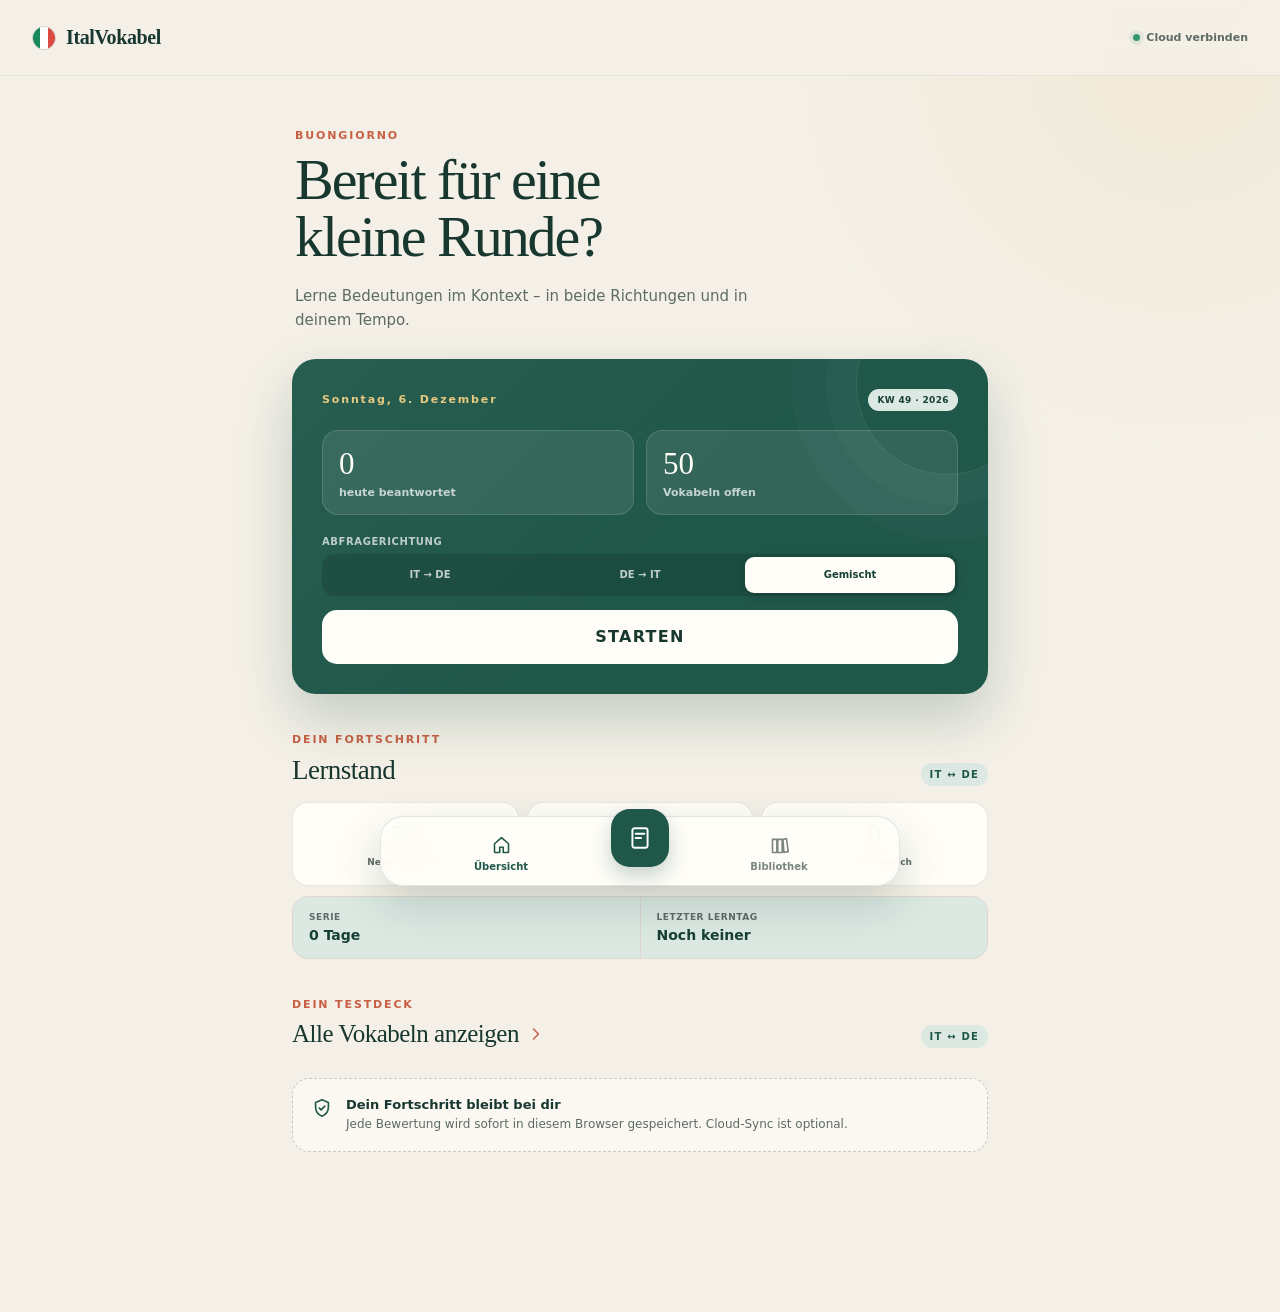
==== commit df4c250c: "Deploy date and week alignment" ====
--- a/vokabeln/index.html
+++ b/vokabeln/index.html
@@ -9,8 +9,8 @@
       content="Deine italienischen Vokabeln"
     />
     <title>Deine Vokabeln · ItalVokabel</title>
-    <script type="module" crossorigin src="../assets/main-CFtn_XKy.js"></script>
-    <link rel="stylesheet" crossorigin href="../assets/main-WFiF2Wxz.css">
+    <script type="module" crossorigin src="../assets/main-B9J5L-eA.js"></script>
+    <link rel="stylesheet" crossorigin href="../assets/main-CCk9f2vN.css">
   </head>
   <body>
     <div id="root"></div>
--- a/assets/main-CCk9f2vN.css
+++ b/assets/main-CCk9f2vN.css
@@ -0,0 +1 @@
+:root{color:#18372f;font-synthesis:none;text-rendering:optimizelegibility;--ink:#18372f;--ink-soft:#5d6b65;--green:#1f5749;--green-dark:#163f35;--green-pale:#dce9e3;--paper:#fffdf8;--cream:#f4f0e7;--line:#dcd8ce;--terracotta:#c85f43;--gold:#d4a542;--shadow:0 18px 50px #18372f17;background:#f4f0e7;font-family:Inter,ui-sans-serif,system-ui,-apple-system,BlinkMacSystemFont,Segoe UI,sans-serif}*{box-sizing:border-box}html{background:var(--cream);min-width:320px;min-height:100%}body{background:radial-gradient(circle at 92% 4%, #d4a54217, transparent 25rem), var(--cream);min-width:320px;min-height:100dvh;margin:0}button,input{font:inherit}button,a{-webkit-tap-highlight-color:transparent}button{color:inherit}svg{fill:none;stroke:currentColor;stroke-width:1.8px;stroke-linecap:round;stroke-linejoin:round}.sr-only{clip:rect(0, 0, 0, 0);white-space:nowrap;border:0;width:1px;height:1px;margin:-1px;padding:0;position:absolute;overflow:hidden}.app-shell{width:100%;min-height:100dvh}.app-header{z-index:20;height:68px;padding:env(safe-area-inset-top) 20px 0;background:color-mix(in srgb, var(--cream) 91%, transparent);-webkit-backdrop-filter:blur(18px);backdrop-filter:blur(18px);border-bottom:1px solid #18372f12;justify-content:space-between;align-items:center;display:flex;position:sticky;top:0}.brand{color:var(--ink);letter-spacing:-.4px;cursor:pointer;background:0 0;border:0;align-items:center;gap:10px;padding:5px 0;font-family:Georgia,Times New Roman,serif;font-size:20px;font-weight:700;display:flex}.brand-mark{border:1px solid #18372f2e;border-radius:50%;width:24px;height:24px;display:flex;overflow:hidden}.brand-mark span{flex:1}.brand-mark span:first-child{background:#19885c}.brand-mark span:nth-child(2){background:#fff}.brand-mark span:nth-child(3){background:#d94a43}.save-state{color:var(--ink-soft);align-items:center;gap:6px;font-size:11px;font-weight:650;display:flex}.sync-trigger{cursor:pointer;background:0 0;border:0;width:auto;padding:8px 0 8px 8px}.save-state i{background:#38966f;border-radius:50%;width:7px;height:7px;box-shadow:0 0 0 4px #38966f1a}.save-state.connecting i,.save-state.syncing i{background:var(--gold);animation:1.2s ease-in-out infinite sync-pulse}.save-state.offline i{background:#8b958f}.save-state.error i{background:var(--terracotta)}@keyframes sync-pulse{50%{opacity:.35}}.main-content{padding-bottom:112px}.page{width:min(100%,760px);margin:0 auto;padding:28px 20px 48px}.eyebrow,.section-kicker{color:var(--terracotta);letter-spacing:.17em;margin:0 0 9px;font-size:11px;font-weight:800}.welcome-block{padding:8px 3px 27px}.welcome-block h1,.page-intro h1,.detail-hero h1,.study-finished h1{letter-spacing:-.035em;margin:0;font-family:Georgia,Times New Roman,serif;font-weight:500}.welcome-block h1{max-width:520px;font-size:clamp(38px,11vw,58px);line-height:.99}.welcome-copy{max-width:490px;color:var(--ink-soft);margin:18px 0 0;font-size:15px;line-height:1.6}.today-card{color:#fffdf7;background:linear-gradient(135deg, #ffffff0a, transparent 55%), var(--green);border-radius:24px;padding:24px;position:relative;overflow:hidden;box-shadow:0 24px 55px #1f57493b}.today-card:after{content:"";border:1px solid #ffffff1a;border-radius:50%;width:180px;height:180px;position:absolute;top:-66px;right:-50px;box-shadow:0 0 0 30px #ffffff06,0 0 0 65px #ffffff05}.today-card>*{z-index:1;position:relative}.today-card-top{z-index:1;justify-content:space-between;align-items:flex-start;display:flex;position:relative}.today-card .section-kicker{color:#e8c980}.today-card h2{margin:0 0 18px;font-family:Georgia,Times New Roman,serif;font-size:26px;font-weight:500}.today-date{margin-bottom:0}.daily-numbers{grid-template-columns:1fr 1fr;gap:12px;margin-bottom:21px;display:grid}.daily-numbers>div{background:#ffffff17;border:1px solid #ffffff21;border-radius:16px;gap:4px;padding:15px 16px;display:grid}.daily-numbers strong{font-family:Georgia,Times New Roman,serif;font-size:31px;font-weight:500}.daily-numbers span{color:#ffffffb8;font-size:11px;font-weight:800}.round-summary{color:#ffffffc2;margin:-7px 0 21px;font-size:12px;line-height:1.5}.today-count{background:#ffffff1a;border:1px solid #ffffff29;border-radius:50%;place-items:center;width:54px;height:54px;font-family:Georgia,Times New Roman,serif;font-size:28px;display:grid}.progress-track{background:#ffffff21;border-radius:99px;height:5px;margin-top:26px;overflow:hidden}.progress-track span{border-radius:inherit;background:#e6c572;height:100%;transition:width .4s;display:block}.today-meta{color:#ffffffab;justify-content:space-between;margin:9px 0 21px;font-size:11px;display:flex}.study-mode-selector{z-index:1;border:0;margin:0 0 14px;padding:0;position:relative}.study-mode-selector legend{color:#ffffffb3;letter-spacing:.06em;text-transform:uppercase;margin-bottom:7px;padding:0;font-size:10px;font-weight:750}.study-mode-selector>div{background:#00000021;border-radius:12px;grid-template-columns:repeat(3,1fr);padding:3px;display:grid}.study-mode-selector button{color:#ffffffb8;cursor:pointer;background:0 0;border:0;border-radius:9px;min-height:36px;padding:5px 7px;font-size:10px;font-weight:800}.study-mode-selector button.active{color:var(--green-dark);background:#fffdf8;box-shadow:0 3px 10px #00000024}.primary-button,.reveal-button{width:100%;min-height:54px;color:var(--ink);cursor:pointer;background:#fffdf8;border:0;border-radius:15px;justify-content:space-between;align-items:center;padding:0 19px;font-weight:800;transition:transform .15s,box-shadow .15s;display:flex}.primary-button:active,.reveal-button:active{transform:scale(.985)}.primary-button svg{width:22px;height:22px}.today-start-button{text-align:center;letter-spacing:.08em;justify-content:center}.learning-overview{margin-top:39px}.learning-status-grid{grid-template-columns:repeat(3,1fr);gap:8px;display:grid}.learning-status-grid>div{text-align:center;background:var(--paper);border:1px solid #18372f1a;border-radius:16px;gap:6px;min-width:0;padding:16px 10px;display:grid}.learning-status-grid strong{color:var(--green);font-family:Georgia,Times New Roman,serif;font-size:28px;font-weight:500}.learning-status-grid span{color:var(--ink-soft);font-size:9px;font-weight:750;line-height:1.3}.continuity-card{background:var(--line);border:1px solid var(--line);border-radius:16px;grid-template-columns:1fr 1fr;gap:1px;margin-top:10px;display:grid;overflow:hidden}.continuity-card>div{background:var(--green-pale);gap:5px;padding:15px 16px;display:grid}.continuity-card span{color:var(--ink-soft);letter-spacing:.06em;text-transform:uppercase;font-size:9px;font-weight:750}.continuity-card strong{color:var(--green-dark);font-size:14px}.overview-section{margin-top:39px}.section-heading-row{justify-content:space-between;align-items:end;margin-bottom:16px;display:flex}.section-heading-row h2,.detail-section h2{letter-spacing:-.02em;margin:0;font-family:Georgia,Times New Roman,serif;font-size:27px;font-weight:500}.deck-library-button{color:var(--ink);letter-spacing:-.02em;text-align:left;cursor:pointer;background:0 0;border:0;align-items:center;gap:7px;padding:0;font-family:Georgia,Times New Roman,serif;font-size:25px;font-weight:500;display:flex}.deck-library-button svg{width:20px;height:20px;color:var(--terracotta);flex:none}.direction-badge{color:var(--green);letter-spacing:.12em;background:var(--green-pale);border-radius:99px;padding:6px 9px;font-size:10px;font-weight:850}.mini-card-stack,.vocabulary-list,.context-list,.source-list{gap:10px;display:grid}.mini-vocab-card,.vocabulary-row{text-align:left;background:var(--paper);cursor:pointer;border:1px solid #18372f17;border-radius:17px;align-items:center;gap:13px;width:100%;padding:17px 16px;transition:transform .15s,border-color .15s;display:flex;box-shadow:0 7px 25px #18372f09}.mini-vocab-card:active,.vocabulary-row:active{transform:scale(.99)}.word-number,.library-number{color:var(--terracotta);flex:none;font-family:Georgia,Times New Roman,serif;font-size:15px;font-style:italic}.mini-word-content,.library-word{flex:1;gap:3px;min-width:0;display:grid}.mini-word-content strong,.library-word strong{text-overflow:ellipsis;font-family:Georgia,Times New Roman,serif;font-size:17px;font-weight:600;overflow:hidden}.mini-word-content small,.library-word small{color:var(--ink-soft);text-overflow:ellipsis;white-space:nowrap;font-size:12px;overflow:hidden}.context-count{color:var(--ink-soft);font-size:10px;font-weight:700;display:none}.mini-vocab-card>svg,.vocabulary-row>svg{color:#8b958f;flex:none;width:18px;height:18px}.local-note{background:#fffdf891;border:1px dashed #c9c7be;border-radius:17px;align-items:flex-start;gap:13px;margin-top:30px;padding:18px;display:flex}.local-note svg{width:22px;height:22px;color:var(--green);flex:none}.local-note strong{margin-bottom:4px;font-size:13px;display:block}.local-note p{color:var(--ink-soft);margin:0;font-size:12px;line-height:1.45}.bottom-nav{z-index:40;right:14px;bottom:max(14px, env(safe-area-inset-bottom));-webkit-backdrop-filter:blur(18px);backdrop-filter:blur(18px);background:#fffdf8ed;border:1px solid #18372f1f;border-radius:23px;grid-template-columns:1fr 72px 1fr;width:min(100% - 28px,520px);height:70px;margin:0 auto;padding:7px 17px;display:grid;position:fixed;left:14px;box-shadow:0 18px 45px #18372f2e}.bottom-nav button{color:#7a8580;cursor:pointer;background:0 0;border:0;justify-content:center;align-items:center;gap:5px;min-width:0;font-size:10px;font-weight:700;display:flex}.bottom-nav button:not(.study-nav-button){flex-direction:column}.bottom-nav button.active{color:var(--green)}.bottom-nav svg{width:21px;height:21px}.bottom-nav .study-nav-button{color:#fff;background:var(--green);border-radius:19px;place-self:center;width:58px;height:58px;transform:translateY(-15px);box-shadow:0 9px 20px #1f574940}.bottom-nav .study-nav-button svg{width:26px;height:26px}.page-intro{padding:9px 2px 24px}.page-intro h1{font-size:clamp(36px,10vw,52px)}.page-intro>p:last-child{color:var(--ink-soft);margin:10px 0 0;font-size:13px}.search-box{background:var(--paper);border:1px solid #18372f1f;border-radius:15px;align-items:center;gap:11px;height:52px;margin-bottom:21px;padding:0 15px;display:flex}.search-box:focus-within{border-color:var(--green);box-shadow:0 0 0 3px #1f574914}.search-box svg{color:#7d8883;width:20px;height:20px}.search-box input{min-width:0;color:var(--ink);background:0 0;border:0;outline:0;flex:1}.search-box input::placeholder{color:#9aa19d}.library-controls{grid-template-columns:1fr 1fr;gap:9px;margin:-9px 0 21px;display:grid}.library-controls label{gap:6px;min-width:0;display:grid}.library-controls label>span{color:var(--ink-soft);letter-spacing:.06em;text-transform:uppercase;font-size:9px;font-weight:750}.library-controls select{width:100%;min-width:0;height:43px;color:var(--ink);font:inherit;background-color:var(--paper);cursor:pointer;border:1px solid #18372f1f;border-radius:12px;padding:0 32px 0 11px;font-size:11px;font-weight:700}.library-controls select:focus-visible{border-color:var(--green);outline:3px solid #1f57491a}.vocabulary-row{padding:16px 14px}.row-tags{flex-wrap:wrap;gap:5px;margin-top:6px;display:flex}.row-tags i{color:var(--ink-soft);background:#eeece5;border-radius:99px;padding:4px 7px;font-size:9px;font-style:normal;font-weight:700}.status-dot{background:#dadbd7;border-radius:50%;flex:none;width:9px;height:9px}.status-dot.started{background:#3e9b75;box-shadow:0 0 0 4px #3e9b751c}.empty-search{color:var(--ink-soft);text-align:center;padding:48px 20px}.cloud-settings{background:var(--paper);box-shadow:var(--shadow);border:1px solid #18372f1a;border-radius:19px;flex-direction:column;gap:18px;margin-top:34px;padding:20px;display:flex}.cloud-settings h2{margin:0;font-family:Georgia,Times New Roman,serif;font-size:22px;font-weight:500}.cloud-settings p:not(.section-kicker){color:var(--ink-soft);margin:7px 0 0;font-size:12px;line-height:1.5}.sync-error{color:#9a5445;margin-top:8px;font-size:11px;line-height:1.45;display:block}.secondary-button{min-height:44px;color:var(--green);background:var(--green-pale);cursor:pointer;border:0;border-radius:12px;padding:10px 15px;font-size:12px;font-weight:800}@media (width>=560px){.cloud-settings{flex-direction:row;justify-content:space-between;align-items:center}.cloud-settings .secondary-button{flex:none}}.text-button{color:var(--green);cursor:pointer;background:0 0;border:0;margin:18px auto 0;padding:10px;font-size:12px;font-weight:750;display:block}.danger-text{color:#9a5445;margin-top:34px}.back-button{color:var(--green);cursor:pointer;background:0 0;border:0;align-items:center;gap:4px;margin:0 0 22px -7px;padding:7px;font-size:12px;font-weight:750;display:inline-flex}.back-button svg{width:19px;height:19px}.detail-hero{background:var(--paper);box-shadow:var(--shadow);border:1px solid #18372f1a;border-radius:24px;padding:26px 24px 29px}.detail-type-row{justify-content:space-between;margin-bottom:17px;display:flex}.detail-type-row span{color:var(--terracotta);letter-spacing:.08em;text-transform:uppercase;font-size:10px;font-weight:800}.detail-hero h1{overflow-wrap:anywhere;font-size:clamp(34px,9vw,52px);line-height:1.04}.meaning-options{flex-wrap:wrap;gap:4px 14px;margin-top:18px;display:flex}.detail-kind-history{align-items:center;gap:13px;display:flex}.attempt-history{align-items:center;gap:7px;display:flex}.attempt-history i{background:#d7d8d2;border-radius:50%;flex:none;width:14px;height:14px}.attempt-history i.success{background:#55cf3d}.attempt-history i.failure{background:#e33b32}.vocabulary-row>.attempt-history{gap:4px}.vocabulary-row>.attempt-history i{width:8px;height:8px}.meaning-options button{appearance:none;cursor:pointer;color:var(--green-dark);background:0 0;border:0;border-bottom:1px solid #18372f47;padding:6px 1px 4px;font-family:inherit;font-size:12px;font-weight:700}.meaning-options button.selected{color:var(--terracotta);border-bottom-width:2px;border-bottom-color:currentColor}.meaning-options button:focus-visible{outline-offset:2px;outline:3px solid #c45b3e47}.study-meaning-options{justify-content:center;margin:19px 0 11px}.study-meaning-options button{font-size:14px}.italian-verb-facts{text-align:left;grid-template-columns:1fr 1fr;gap:7px;width:100%;max-width:520px;margin:17px auto 0;display:grid}.italian-verb-facts>div{background:var(--green-pale);border-radius:13px;gap:3px;min-width:0;padding:10px 12px;display:grid}.italian-verb-facts .auxiliary-fact{grid-column:1/-1}.italian-verb-facts span{color:var(--ink-soft);letter-spacing:.07em;text-transform:uppercase;font-size:8px;font-weight:750}.italian-verb-facts strong{overflow-wrap:anywhere;color:var(--green-dark);font-size:12px;line-height:1.35}.grammar-label{color:var(--ink-soft);margin:19px 0 0;font-size:12px;font-weight:700}.detail-note,.section-description{color:var(--ink-soft);font-size:13px;line-height:1.6}.detail-note{border-top:1px solid var(--line);margin:12px 0 0;padding-top:14px}.detail-section{margin-top:38px}.section-description{margin:9px 0 18px}.context-card{background:var(--paper);border:1px solid #18372f1a;border-radius:18px;padding:19px}.context-card-head{align-items:center;gap:10px;margin-bottom:13px;display:flex}.context-card-head span{color:var(--terracotta);font-family:Georgia,Times New Roman,serif;font-size:12px;font-style:italic}.context-card-head strong{letter-spacing:.05em;text-transform:uppercase;font-size:11px}.context-card p{margin:0;font-family:Georgia,Times New Roman,serif;font-size:16px;line-height:1.45}.context-card p+p{color:var(--ink-soft);border-top:1px solid var(--line);margin-top:9px;padding-top:9px;font-family:inherit;font-size:13px}.context-card p strong,.flashcard strong{color:var(--terracotta);font-weight:700}.verb-facts{gap:8px;margin:17px 0;display:grid}.verb-facts>div{background:var(--green-pale);border-radius:14px;gap:4px;padding:14px 16px;display:grid}.verb-facts span{color:var(--ink-soft);letter-spacing:.08em;text-transform:uppercase;font-size:10px;font-weight:750}.verb-facts strong{font-size:13px;line-height:1.45}.conjugation-block{background:var(--paper);border:1px solid #18372f1a;border-radius:17px;margin-top:12px;padding:18px}.conjugation-block h3{margin:0 0 13px;font-family:Georgia,Times New Roman,serif;font-size:18px;font-weight:600}.conjugation-grid{background:var(--line);border:1px solid var(--line);border-radius:10px;grid-template-columns:1fr 1fr;gap:1px;display:grid;overflow:hidden}.conjugation-grid div{background:#fffefa;gap:3px;padding:10px 11px;display:grid}.conjugation-grid span{color:var(--ink-soft);text-transform:uppercase;font-size:9px}.conjugation-grid strong{overflow-wrap:anywhere;font-size:12px;font-weight:750}.source-list a{color:inherit;background:var(--paper);border:1px solid #18372f1a;border-radius:14px;justify-content:space-between;align-items:center;padding:14px 15px;text-decoration:none;display:flex}.source-list a span{gap:3px;display:grid}.source-list a strong{font-size:13px}.source-list a small{color:var(--ink-soft);font-size:10px}.source-list svg{width:18px;height:18px;color:var(--green)}.study-main,.study-page{min-height:100dvh}.study-page{background:radial-gradient(circle at 50% 15%, #ffffffd1, transparent 24rem), var(--cream);grid-template-rows:auto 1fr auto;display:grid}.study-header{width:min(100%,760px);padding:max(14px, env(safe-area-inset-top)) 18px 12px;grid-template-columns:42px 1fr 42px;align-items:center;gap:12px;margin:0 auto;display:grid}.study-header button{cursor:pointer;background:#ffffff80;border:1px solid #18372f1a;border-radius:50%;place-items:center;width:40px;height:40px;display:grid}.study-header svg{width:19px;height:19px}.study-progress-wrap{align-items:center;gap:9px;display:flex}.study-progress{background:#dcdad1;border-radius:99px;flex:1;height:5px;overflow:hidden}.study-progress span{background:var(--green);border-radius:inherit;height:100%;transition:width .25s;display:block}.study-progress-wrap small,.queue-count{color:var(--ink-soft);font-size:10px;font-weight:750}.queue-count{background:var(--green-pale);border-radius:50%;justify-self:end;place-items:center;width:34px;height:34px;display:grid}.study-body{flex-direction:column;justify-content:center;width:min(100%,680px);margin:0 auto;padding:15px 18px 22px;display:flex}.direction-label{color:var(--green);letter-spacing:.09em;text-transform:uppercase;background:var(--green-pale);border-radius:99px;align-self:center;margin-bottom:12px;padding:6px 10px;font-size:9px;font-weight:850}.flashcard{background:var(--paper);border:1px solid #18372f1c;border-radius:26px;min-height:395px;padding:20px 21px 24px;box-shadow:0 28px 70px #18372f1f}.flashcard-topline{color:var(--ink-soft);letter-spacing:.08em;text-transform:uppercase;justify-content:space-between;font-size:9px;font-weight:800;display:flex}.flashcard-kind-history{align-items:center;gap:11px;display:flex}.study-attempt-history{gap:5px}.study-attempt-history i{width:10px;height:10px}.question-block{text-align:center;align-content:center;min-height:310px;display:grid}.revealed .question-block{min-height:205px;padding-top:20px}.prompt-label{color:var(--ink-soft);margin:0 0 18px;font-size:11px;font-weight:700}.question-block h1{overflow-wrap:anywhere;letter-spacing:-.03em;max-width:600px;margin:0 auto;font-family:Georgia,Times New Roman,serif;font-size:clamp(31px,9vw,48px);font-weight:500;line-height:1.08}.context-sentence{max-width:500px;color:var(--ink-soft);margin:27px auto 0;font-family:Georgia,Times New Roman,serif;font-size:16px;line-height:1.5}.sentence-reveal-button{width:auto;min-height:44px;color:var(--green);box-shadow:none;background:#edf2ee;border:1px solid #1f57492e;border-radius:99px;margin:24px auto 0;padding:10px 17px;font-size:12px;font-weight:800}.sentence-reveal-button:active{transform:scale(.98)}.answer-sentence-button{margin-top:13px}.answer-block{text-align:center;padding:0 2px;animation:.22s ease-out reveal-answer}@keyframes reveal-answer{0%{opacity:0;transform:translateY(6px)}to{opacity:1;transform:translateY(0)}}.answer-divider{color:#9a8c78;letter-spacing:.14em;align-items:center;gap:9px;font-size:8px;font-weight:850;display:flex}.answer-divider i{background:var(--line);flex:1;height:1px}.answer-block h2{color:var(--green);margin:19px 0 8px;font-family:Georgia,Times New Roman,serif;font-size:clamp(23px,7vw,34px);font-weight:500;line-height:1.15}.answer-block>p{color:var(--ink-soft);margin:0;font-size:13px;line-height:1.55}.answer-note{flex-wrap:wrap;justify-content:center;gap:6px;margin-top:16px;display:flex}.answer-note span,.answer-note small{color:var(--ink-soft);background:#eeece5;border-radius:99px;padding:5px 8px;font-size:9px;font-weight:700}.study-actions{width:min(100%,680px);padding:10px 18px max(18px, env(safe-area-inset-bottom));background:linear-gradient(to top, var(--cream) 74%, transparent);margin:0 auto}.reveal-button{color:#fff;background:var(--green);justify-content:center;box-shadow:0 12px 30px #1f574933}.study-actions>p{color:var(--ink-soft);text-align:center;margin:0 0 4px;font-size:10px;font-weight:750}.current-streak{color:var(--ink-soft);text-align:center;margin-bottom:9px;font-size:10px;display:block}.current-streak strong{color:var(--green-dark)}.rating-grid{grid-template-columns:repeat(2,1fr);gap:9px;display:grid}.rating-button{background:var(--paper);cursor:pointer;border:1px solid #18372f1c;border-radius:13px;place-content:center;gap:3px;min-width:0;min-height:58px;padding:7px 2px;display:grid}.rating-button strong{color:var(--ink);font-size:14px}.rating-button.no{border-bottom:3px solid #c75c4c}.rating-button.yes{border-bottom:3px solid #31725e}.study-finished{text-align:center;flex-direction:column;justify-content:center;width:min(100%,560px);min-height:100dvh;margin:0 auto;padding:35px 22px;display:flex}.finish-mark{color:#fff;background:var(--green);width:74px;height:74px;box-shadow:0 0 0 12px var(--green-pale);border-radius:50%;align-self:center;place-items:center;margin-bottom:24px;font-size:33px;display:grid}.study-finished h1{font-size:clamp(39px,11vw,55px)}.study-finished>p:not(.eyebrow){color:var(--ink-soft);line-height:1.55}.finish-stats{grid-template-columns:repeat(3,1fr);gap:8px;margin:23px 0;display:grid}.finish-stats div{background:var(--paper);border:1px solid #18372f1a;border-radius:15px;gap:6px;padding:17px 5px;display:grid}.finish-stats strong{font-family:Georgia,Times New Roman,serif;font-size:25px}.finish-stats span{color:var(--ink-soft);font-size:9px}.study-finished .primary-button{color:#fff;background:var(--green)}.today-heading-row{justify-content:space-between;align-items:center;gap:12px;margin-bottom:19px;display:flex}.week-badge{color:var(--green-dark);letter-spacing:.04em;white-space:nowrap;background:var(--green-pale);border-radius:999px;flex:none;padding:6px 9px;font-size:9px;font-weight:800}.weekly-modal-backdrop{z-index:100;-webkit-backdrop-filter:blur(5px);backdrop-filter:blur(5px);background:#08221cad;place-items:center;padding:20px;display:grid;position:fixed;inset:0}.weekly-summary-modal{width:min(100%,480px);max-height:calc(100dvh - 40px);color:var(--ink);background:var(--paper);border-radius:24px;padding:28px 24px 24px;overflow-y:auto;box-shadow:0 25px 70px #00000040}.weekly-summary-modal h2{margin:4px 0 22px;font-family:Georgia,Times New Roman,serif;font-size:30px}.weekly-score{background:var(--green-pale);border-radius:18px;align-items:baseline;gap:12px;padding:19px;display:flex}.weekly-score strong{color:var(--green-dark);font-family:Georgia,Times New Roman,serif;font-size:42px}.weekly-score span,.weekly-score-detail,.weekly-hardest p{color:var(--ink-soft);font-size:12px}.weekly-score-detail{margin:9px 3px 24px}.weekly-hardest h3{margin-bottom:10px;font-size:13px}.weekly-hardest ol{gap:7px;margin:0 0 24px;padding:0;list-style:none;display:grid}.weekly-hardest li{background:var(--cream);border-radius:11px;justify-content:space-between;align-items:center;gap:15px;padding:10px 12px;display:flex}.weekly-hardest li span{font-family:Georgia,Times New Roman,serif;font-weight:700}.weekly-hardest li strong{color:#b84e40;font-size:10px}.weekly-summary-modal .primary-button{color:#fff;background:var(--green);width:100%}@media (width>=540px){.app-header,.page{padding-left:32px;padding-right:32px}.context-count{display:block}.verb-facts,.conjugation-grid{grid-template-columns:repeat(3,1fr)}.flashcard{min-height:440px;padding:25px 30px 30px}.question-block{min-height:350px}.revealed .question-block{min-height:230px}.rating-grid{gap:9px}.rating-button strong{font-size:12px}}@media (width>=850px){.app-header{height:76px}.home-page{padding-top:45px}.today-card{padding:30px}.mini-vocab-card,.vocabulary-row{padding:19px 20px}}@media (prefers-reduced-motion:reduce){*,:before,:after{scroll-behavior:auto!important;transition-duration:.01ms!important;animation-duration:.01ms!important;animation-iteration-count:1!important}}
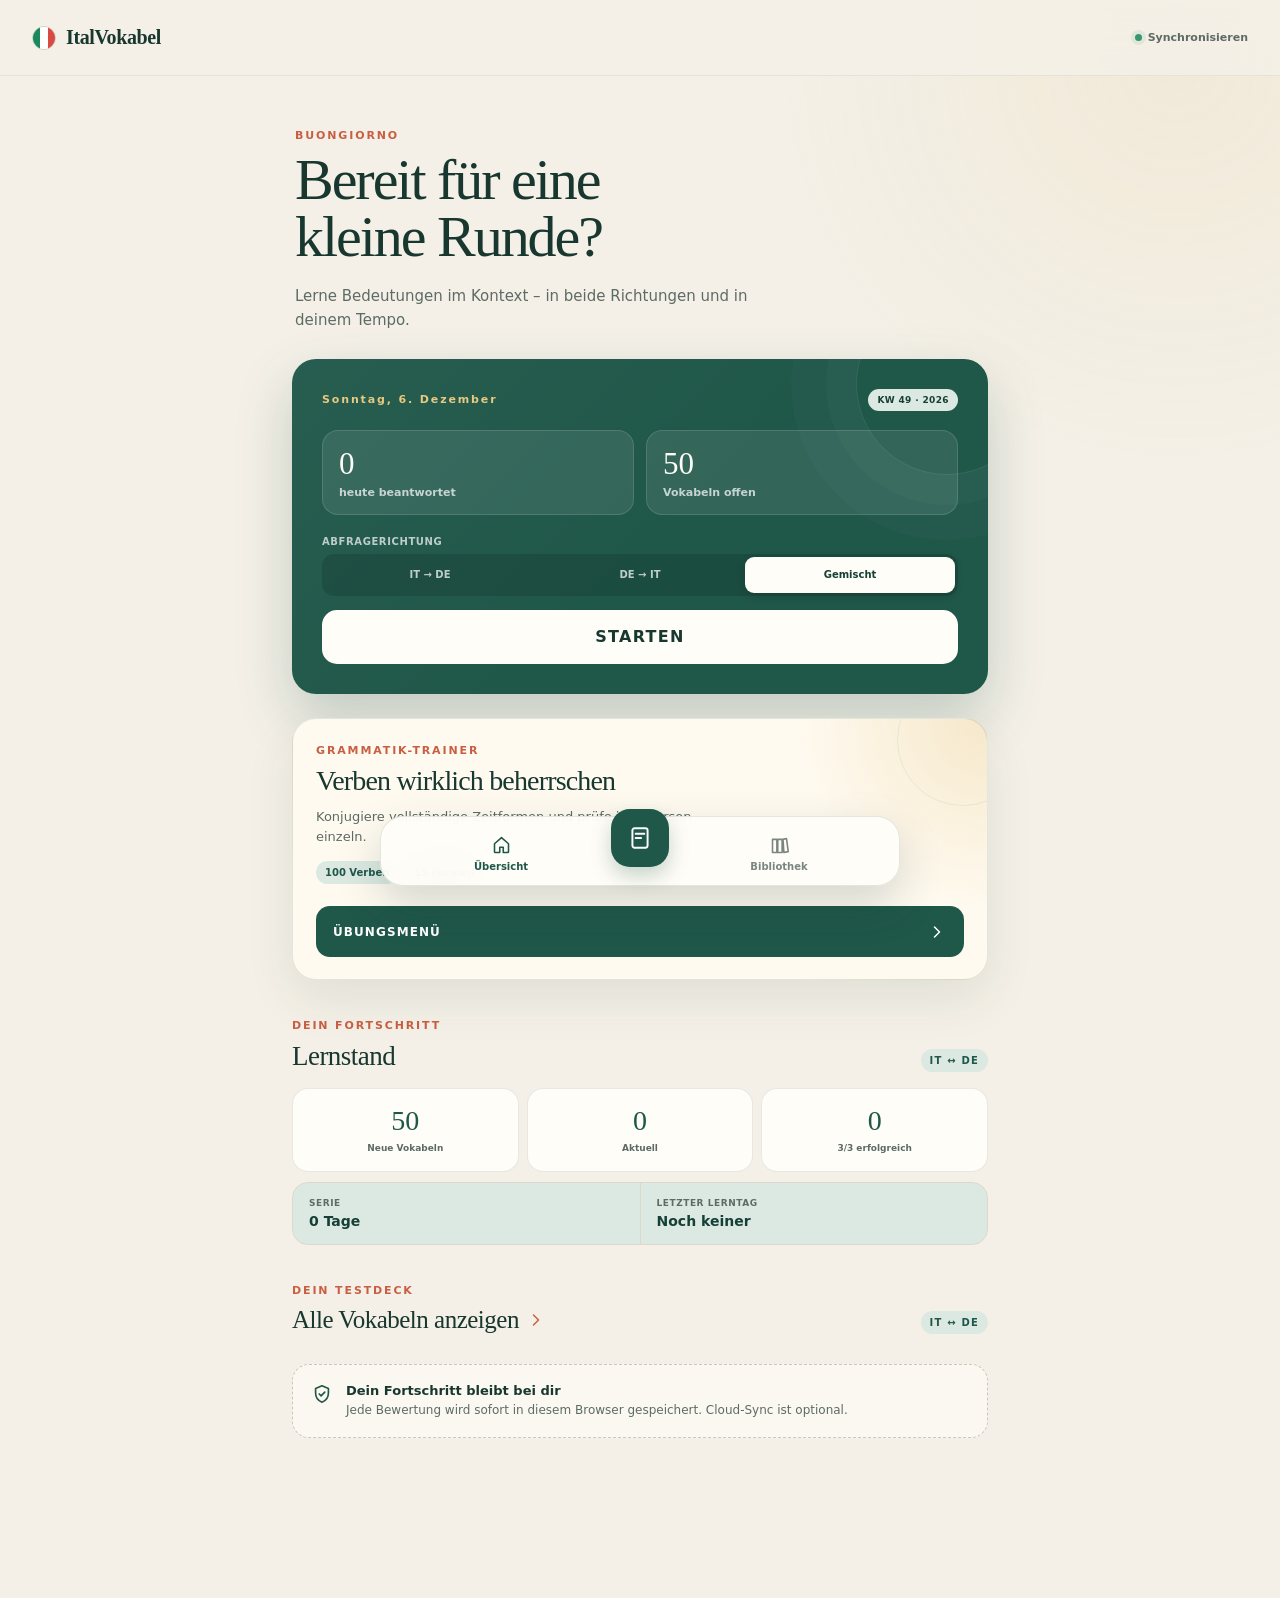
==== commit 822e8c59: "Deploy manual opt-in sync and grammar trainer" ====
--- a/vokabeln/index.html
+++ b/vokabeln/index.html
@@ -9,8 +9,8 @@
       content="Deine italienischen Vokabeln"
     />
     <title>Deine Vokabeln · ItalVokabel</title>
-    <script type="module" crossorigin src="../assets/main-B9J5L-eA.js"></script>
-    <link rel="stylesheet" crossorigin href="../assets/main-CCk9f2vN.css">
+    <script type="module" crossorigin src="../assets/main-DOFVoSzY.js"></script>
+    <link rel="stylesheet" crossorigin href="../assets/main-Cl3CqCb4.css">
   </head>
   <body>
     <div id="root"></div>
--- a/assets/main-Cl3CqCb4.css
+++ b/assets/main-Cl3CqCb4.css
@@ -0,0 +1 @@
+:root{color:#18372f;font-synthesis:none;text-rendering:optimizelegibility;--ink:#18372f;--ink-soft:#5d6b65;--green:#1f5749;--green-dark:#163f35;--green-pale:#dce9e3;--paper:#fffdf8;--cream:#f4f0e7;--line:#dcd8ce;--terracotta:#c85f43;--gold:#d4a542;--shadow:0 18px 50px #18372f17;background:#f4f0e7;font-family:Inter,ui-sans-serif,system-ui,-apple-system,BlinkMacSystemFont,Segoe UI,sans-serif}*{box-sizing:border-box}html{background:var(--cream);min-width:320px;min-height:100%}body{background:radial-gradient(circle at 92% 4%, #d4a54217, transparent 25rem), var(--cream);min-width:320px;min-height:100dvh;margin:0}button,input{font:inherit}button,a{-webkit-tap-highlight-color:transparent}button{color:inherit}svg{fill:none;stroke:currentColor;stroke-width:1.8px;stroke-linecap:round;stroke-linejoin:round}.sr-only{clip:rect(0, 0, 0, 0);white-space:nowrap;border:0;width:1px;height:1px;margin:-1px;padding:0;position:absolute;overflow:hidden}.app-shell{width:100%;min-height:100dvh}.app-header{z-index:20;height:68px;padding:env(safe-area-inset-top) 20px 0;background:color-mix(in srgb, var(--cream) 91%, transparent);-webkit-backdrop-filter:blur(18px);backdrop-filter:blur(18px);border-bottom:1px solid #18372f12;justify-content:space-between;align-items:center;display:flex;position:sticky;top:0}.brand{color:var(--ink);letter-spacing:-.4px;cursor:pointer;background:0 0;border:0;align-items:center;gap:10px;padding:5px 0;font-family:Georgia,Times New Roman,serif;font-size:20px;font-weight:700;display:flex}.brand-mark{border:1px solid #18372f2e;border-radius:50%;width:24px;height:24px;display:flex;overflow:hidden}.brand-mark span{flex:1}.brand-mark span:first-child{background:#19885c}.brand-mark span:nth-child(2){background:#fff}.brand-mark span:nth-child(3){background:#d94a43}.save-state{color:var(--ink-soft);align-items:center;gap:6px;font-size:11px;font-weight:650;display:flex}.sync-trigger{cursor:pointer;background:0 0;border:0;width:auto;padding:8px 0 8px 8px}.sync-trigger:disabled{cursor:wait;opacity:.72}.save-state i{background:#38966f;border-radius:50%;width:7px;height:7px;box-shadow:0 0 0 4px #38966f1a}.save-state.connecting i,.save-state.syncing i{background:var(--gold);animation:1.2s ease-in-out infinite sync-pulse}.save-state.offline i{background:#8b958f}.save-state.pending i{background:var(--gold)}.save-state.error i{background:var(--terracotta)}@keyframes sync-pulse{50%{opacity:.35}}.main-content{padding-bottom:112px}.page{width:min(100%,760px);margin:0 auto;padding:28px 20px 48px}.eyebrow,.section-kicker{color:var(--terracotta);letter-spacing:.17em;margin:0 0 9px;font-size:11px;font-weight:800}.welcome-block{padding:8px 3px 27px}.welcome-block h1,.page-intro h1,.detail-hero h1,.study-finished h1{letter-spacing:-.035em;margin:0;font-family:Georgia,Times New Roman,serif;font-weight:500}.welcome-block h1{max-width:520px;font-size:clamp(38px,11vw,58px);line-height:.99}.welcome-copy{max-width:490px;color:var(--ink-soft);margin:18px 0 0;font-size:15px;line-height:1.6}.today-card{color:#fffdf7;background:linear-gradient(135deg, #ffffff0a, transparent 55%), var(--green);border-radius:24px;padding:24px;position:relative;overflow:hidden;box-shadow:0 24px 55px #1f57493b}.today-card:after{content:"";border:1px solid #ffffff1a;border-radius:50%;width:180px;height:180px;position:absolute;top:-66px;right:-50px;box-shadow:0 0 0 30px #ffffff06,0 0 0 65px #ffffff05}.today-card>*{z-index:1;position:relative}.today-card-top{z-index:1;justify-content:space-between;align-items:flex-start;display:flex;position:relative}.today-card .section-kicker{color:#e8c980}.today-card h2{margin:0 0 18px;font-family:Georgia,Times New Roman,serif;font-size:26px;font-weight:500}.today-date{margin-bottom:0}.daily-numbers{grid-template-columns:1fr 1fr;gap:12px;margin-bottom:21px;display:grid}.daily-numbers>div{background:#ffffff17;border:1px solid #ffffff21;border-radius:16px;gap:4px;padding:15px 16px;display:grid}.daily-numbers strong{font-family:Georgia,Times New Roman,serif;font-size:31px;font-weight:500}.daily-numbers span{color:#ffffffb8;font-size:11px;font-weight:800}.round-summary{color:#ffffffc2;margin:-7px 0 21px;font-size:12px;line-height:1.5}.today-count{background:#ffffff1a;border:1px solid #ffffff29;border-radius:50%;place-items:center;width:54px;height:54px;font-family:Georgia,Times New Roman,serif;font-size:28px;display:grid}.progress-track{background:#ffffff21;border-radius:99px;height:5px;margin-top:26px;overflow:hidden}.progress-track span{border-radius:inherit;background:#e6c572;height:100%;transition:width .4s;display:block}.today-meta{color:#ffffffab;justify-content:space-between;margin:9px 0 21px;font-size:11px;display:flex}.study-mode-selector{z-index:1;border:0;margin:0 0 14px;padding:0;position:relative}.study-mode-selector legend{color:#ffffffb3;letter-spacing:.06em;text-transform:uppercase;margin-bottom:7px;padding:0;font-size:10px;font-weight:750}.study-mode-selector>div{background:#00000021;border-radius:12px;grid-template-columns:repeat(3,1fr);padding:3px;display:grid}.study-mode-selector button{color:#ffffffb8;cursor:pointer;background:0 0;border:0;border-radius:9px;min-height:36px;padding:5px 7px;font-size:10px;font-weight:800}.study-mode-selector button.active{color:var(--green-dark);background:#fffdf8;box-shadow:0 3px 10px #00000024}.primary-button,.reveal-button{width:100%;min-height:54px;color:var(--ink);cursor:pointer;background:#fffdf8;border:0;border-radius:15px;justify-content:space-between;align-items:center;padding:0 19px;font-weight:800;transition:transform .15s,box-shadow .15s;display:flex}.primary-button:active,.reveal-button:active{transform:scale(.985)}.primary-button svg{width:22px;height:22px}.today-start-button{text-align:center;letter-spacing:.08em;justify-content:center}.learning-overview{margin-top:39px}.learning-status-grid{grid-template-columns:repeat(3,1fr);gap:8px;display:grid}.learning-status-grid>div{text-align:center;background:var(--paper);border:1px solid #18372f1a;border-radius:16px;gap:6px;min-width:0;padding:16px 10px;display:grid}.learning-status-grid strong{color:var(--green);font-family:Georgia,Times New Roman,serif;font-size:28px;font-weight:500}.learning-status-grid span{color:var(--ink-soft);font-size:9px;font-weight:750;line-height:1.3}.continuity-card{background:var(--line);border:1px solid var(--line);border-radius:16px;grid-template-columns:1fr 1fr;gap:1px;margin-top:10px;display:grid;overflow:hidden}.continuity-card>div{background:var(--green-pale);gap:5px;padding:15px 16px;display:grid}.continuity-card span{color:var(--ink-soft);letter-spacing:.06em;text-transform:uppercase;font-size:9px;font-weight:750}.continuity-card strong{color:var(--green-dark);font-size:14px}.overview-section{margin-top:39px}.section-heading-row{justify-content:space-between;align-items:end;margin-bottom:16px;display:flex}.section-heading-row h2,.detail-section h2{letter-spacing:-.02em;margin:0;font-family:Georgia,Times New Roman,serif;font-size:27px;font-weight:500}.deck-library-button{color:var(--ink);letter-spacing:-.02em;text-align:left;cursor:pointer;background:0 0;border:0;align-items:center;gap:7px;padding:0;font-family:Georgia,Times New Roman,serif;font-size:25px;font-weight:500;display:flex}.deck-library-button svg{width:20px;height:20px;color:var(--terracotta);flex:none}.direction-badge{color:var(--green);letter-spacing:.12em;background:var(--green-pale);border-radius:99px;padding:6px 9px;font-size:10px;font-weight:850}.mini-card-stack,.vocabulary-list,.context-list,.source-list{gap:10px;display:grid}.mini-vocab-card,.vocabulary-row{text-align:left;background:var(--paper);cursor:pointer;border:1px solid #18372f17;border-radius:17px;align-items:center;gap:13px;width:100%;padding:17px 16px;transition:transform .15s,border-color .15s;display:flex;box-shadow:0 7px 25px #18372f09}.mini-vocab-card:active,.vocabulary-row:active{transform:scale(.99)}.word-number,.library-number{color:var(--terracotta);flex:none;font-family:Georgia,Times New Roman,serif;font-size:15px;font-style:italic}.mini-word-content,.library-word{flex:1;gap:3px;min-width:0;display:grid}.mini-word-content strong,.library-word strong{text-overflow:ellipsis;font-family:Georgia,Times New Roman,serif;font-size:17px;font-weight:600;overflow:hidden}.mini-word-content small,.library-word small{color:var(--ink-soft);text-overflow:ellipsis;white-space:nowrap;font-size:12px;overflow:hidden}.context-count{color:var(--ink-soft);font-size:10px;font-weight:700;display:none}.mini-vocab-card>svg,.vocabulary-row>svg{color:#8b958f;flex:none;width:18px;height:18px}.local-note{background:#fffdf891;border:1px dashed #c9c7be;border-radius:17px;align-items:flex-start;gap:13px;margin-top:30px;padding:18px;display:flex}.local-note svg{width:22px;height:22px;color:var(--green);flex:none}.local-note strong{margin-bottom:4px;font-size:13px;display:block}.local-note p{color:var(--ink-soft);margin:0;font-size:12px;line-height:1.45}.bottom-nav{z-index:40;right:14px;bottom:max(14px, env(safe-area-inset-bottom));-webkit-backdrop-filter:blur(18px);backdrop-filter:blur(18px);background:#fffdf8ed;border:1px solid #18372f1f;border-radius:23px;grid-template-columns:1fr 72px 1fr;width:min(100% - 28px,520px);height:70px;margin:0 auto;padding:7px 17px;display:grid;position:fixed;left:14px;box-shadow:0 18px 45px #18372f2e}.bottom-nav button{color:#7a8580;cursor:pointer;background:0 0;border:0;justify-content:center;align-items:center;gap:5px;min-width:0;font-size:10px;font-weight:700;display:flex}.bottom-nav button:not(.study-nav-button){flex-direction:column}.bottom-nav button.active{color:var(--green)}.bottom-nav svg{width:21px;height:21px}.bottom-nav .study-nav-button{color:#fff;background:var(--green);border-radius:19px;place-self:center;width:58px;height:58px;transform:translateY(-15px);box-shadow:0 9px 20px #1f574940}.bottom-nav .study-nav-button svg{width:26px;height:26px}.page-intro{padding:9px 2px 24px}.page-intro h1{font-size:clamp(36px,10vw,52px)}.page-intro>p:last-child{color:var(--ink-soft);margin:10px 0 0;font-size:13px}.search-box{background:var(--paper);border:1px solid #18372f1f;border-radius:15px;align-items:center;gap:11px;height:52px;margin-bottom:21px;padding:0 15px;display:flex}.search-box:focus-within{border-color:var(--green);box-shadow:0 0 0 3px #1f574914}.search-box svg{color:#7d8883;width:20px;height:20px}.search-box input{min-width:0;color:var(--ink);background:0 0;border:0;outline:0;flex:1}.search-box input::placeholder{color:#9aa19d}.library-controls{grid-template-columns:1fr 1fr;gap:9px;margin:-9px 0 21px;display:grid}.library-controls label{gap:6px;min-width:0;display:grid}.library-controls label>span{color:var(--ink-soft);letter-spacing:.06em;text-transform:uppercase;font-size:9px;font-weight:750}.library-controls select{width:100%;min-width:0;height:43px;color:var(--ink);font:inherit;background-color:var(--paper);cursor:pointer;border:1px solid #18372f1f;border-radius:12px;padding:0 32px 0 11px;font-size:11px;font-weight:700}.library-controls select:focus-visible{border-color:var(--green);outline:3px solid #1f57491a}.vocabulary-row{padding:16px 14px}.row-tags{flex-wrap:wrap;gap:5px;margin-top:6px;display:flex}.row-tags i{color:var(--ink-soft);background:#eeece5;border-radius:99px;padding:4px 7px;font-size:9px;font-style:normal;font-weight:700}.status-dot{background:#dadbd7;border-radius:50%;flex:none;width:9px;height:9px}.status-dot.started{background:#3e9b75;box-shadow:0 0 0 4px #3e9b751c}.empty-search{color:var(--ink-soft);text-align:center;padding:48px 20px}.cloud-settings{background:var(--paper);box-shadow:var(--shadow);border:1px solid #18372f1a;border-radius:19px;flex-direction:column;gap:18px;margin-top:34px;padding:20px;display:flex}.cloud-settings h2{margin:0;font-family:Georgia,Times New Roman,serif;font-size:22px;font-weight:500}.cloud-settings p:not(.section-kicker){color:var(--ink-soft);margin:7px 0 0;font-size:12px;line-height:1.5}.sync-error{color:#9a5445;margin-top:8px;font-size:11px;line-height:1.45;display:block}.sync-permission{color:var(--ink-soft);margin-top:8px;font-size:10px;display:block}.manual-sync-actions{gap:2px;display:grid}.manual-sync-actions .text-button{margin:2px auto 0;font-size:10px}.secondary-button{min-height:44px;color:var(--green);background:var(--green-pale);cursor:pointer;border:0;border-radius:12px;padding:10px 15px;font-size:12px;font-weight:800}@media (width>=560px){.cloud-settings{flex-direction:row;justify-content:space-between;align-items:center}.cloud-settings .secondary-button{flex:none}}.text-button{color:var(--green);cursor:pointer;background:0 0;border:0;margin:18px auto 0;padding:10px;font-size:12px;font-weight:750;display:block}.danger-text{color:#9a5445;margin-top:34px}.back-button{color:var(--green);cursor:pointer;background:0 0;border:0;align-items:center;gap:4px;margin:0 0 22px -7px;padding:7px;font-size:12px;font-weight:750;display:inline-flex}.back-button svg{width:19px;height:19px}.detail-hero{background:var(--paper);box-shadow:var(--shadow);border:1px solid #18372f1a;border-radius:24px;padding:26px 24px 29px}.detail-type-row{justify-content:space-between;margin-bottom:17px;display:flex}.detail-type-row span{color:var(--terracotta);letter-spacing:.08em;text-transform:uppercase;font-size:10px;font-weight:800}.detail-hero h1{overflow-wrap:anywhere;font-size:clamp(34px,9vw,52px);line-height:1.04}.meaning-options{flex-wrap:wrap;gap:4px 14px;margin-top:18px;display:flex}.detail-kind-history{align-items:center;gap:13px;display:flex}.attempt-history{align-items:center;gap:7px;display:flex}.attempt-history i{background:#d7d8d2;border-radius:50%;flex:none;width:14px;height:14px}.attempt-history i.success{background:#55cf3d}.attempt-history i.failure{background:#e33b32}.vocabulary-row>.attempt-history{gap:4px}.vocabulary-row>.attempt-history i{width:8px;height:8px}.meaning-options button{appearance:none;cursor:pointer;color:var(--green-dark);background:0 0;border:0;border-bottom:1px solid #18372f47;padding:6px 1px 4px;font-family:inherit;font-size:12px;font-weight:700}.meaning-options button.selected{color:var(--terracotta);border-bottom-width:2px;border-bottom-color:currentColor}.meaning-options button:focus-visible{outline-offset:2px;outline:3px solid #c45b3e47}.study-meaning-options{justify-content:center;margin:19px 0 11px}.study-meaning-options button{font-size:14px}.italian-verb-facts{text-align:left;grid-template-columns:1fr 1fr;gap:7px;width:100%;max-width:520px;margin:17px auto 0;display:grid}.italian-verb-facts>div{background:var(--green-pale);border-radius:13px;gap:3px;min-width:0;padding:10px 12px;display:grid}.italian-verb-facts .auxiliary-fact{grid-column:1/-1}.italian-verb-facts span{color:var(--ink-soft);letter-spacing:.07em;text-transform:uppercase;font-size:8px;font-weight:750}.italian-verb-facts strong{overflow-wrap:anywhere;color:var(--green-dark);font-size:12px;line-height:1.35}.grammar-label{color:var(--ink-soft);margin:19px 0 0;font-size:12px;font-weight:700}.detail-note,.section-description{color:var(--ink-soft);font-size:13px;line-height:1.6}.detail-note{border-top:1px solid var(--line);margin:12px 0 0;padding-top:14px}.detail-section{margin-top:38px}.section-description{margin:9px 0 18px}.context-card{background:var(--paper);border:1px solid #18372f1a;border-radius:18px;padding:19px}.context-card-head{align-items:center;gap:10px;margin-bottom:13px;display:flex}.context-card-head span{color:var(--terracotta);font-family:Georgia,Times New Roman,serif;font-size:12px;font-style:italic}.context-card-head strong{letter-spacing:.05em;text-transform:uppercase;font-size:11px}.context-card p{margin:0;font-family:Georgia,Times New Roman,serif;font-size:16px;line-height:1.45}.context-card p+p{color:var(--ink-soft);border-top:1px solid var(--line);margin-top:9px;padding-top:9px;font-family:inherit;font-size:13px}.context-card p strong,.flashcard strong{color:var(--terracotta);font-weight:700}.verb-facts{gap:8px;margin:17px 0;display:grid}.verb-facts>div{background:var(--green-pale);border-radius:14px;gap:4px;padding:14px 16px;display:grid}.verb-facts span{color:var(--ink-soft);letter-spacing:.08em;text-transform:uppercase;font-size:10px;font-weight:750}.verb-facts strong{font-size:13px;line-height:1.45}.conjugation-block{background:var(--paper);border:1px solid #18372f1a;border-radius:17px;margin-top:12px;padding:18px}.conjugation-block h3{margin:0 0 13px;font-family:Georgia,Times New Roman,serif;font-size:18px;font-weight:600}.conjugation-grid{background:var(--line);border:1px solid var(--line);border-radius:10px;grid-template-columns:1fr 1fr;gap:1px;display:grid;overflow:hidden}.conjugation-grid div{background:#fffefa;gap:3px;padding:10px 11px;display:grid}.conjugation-grid span{color:var(--ink-soft);text-transform:uppercase;font-size:9px}.conjugation-grid strong{overflow-wrap:anywhere;font-size:12px;font-weight:750}.source-list a{color:inherit;background:var(--paper);border:1px solid #18372f1a;border-radius:14px;justify-content:space-between;align-items:center;padding:14px 15px;text-decoration:none;display:flex}.source-list a span{gap:3px;display:grid}.source-list a strong{font-size:13px}.source-list a small{color:var(--ink-soft);font-size:10px}.source-list svg{width:18px;height:18px;color:var(--green)}.study-main,.study-page{min-height:100dvh}.study-page{background:radial-gradient(circle at 50% 15%, #ffffffd1, transparent 24rem), var(--cream);grid-template-rows:auto 1fr auto;display:grid}.study-header{width:min(100%,760px);padding:max(14px, env(safe-area-inset-top)) 18px 12px;grid-template-columns:42px 1fr 42px;align-items:center;gap:12px;margin:0 auto;display:grid}.study-header button{cursor:pointer;background:#ffffff80;border:1px solid #18372f1a;border-radius:50%;place-items:center;width:40px;height:40px;display:grid}.study-header svg{width:19px;height:19px}.study-progress-wrap{align-items:center;gap:9px;display:flex}.study-progress{background:#dcdad1;border-radius:99px;flex:1;height:5px;overflow:hidden}.study-progress span{background:var(--green);border-radius:inherit;height:100%;transition:width .25s;display:block}.study-progress-wrap small,.queue-count{color:var(--ink-soft);font-size:10px;font-weight:750}.queue-count{background:var(--green-pale);border-radius:50%;justify-self:end;place-items:center;width:34px;height:34px;display:grid}.study-body{flex-direction:column;justify-content:center;width:min(100%,680px);margin:0 auto;padding:15px 18px 22px;display:flex}.direction-label{color:var(--green);letter-spacing:.09em;text-transform:uppercase;background:var(--green-pale);border-radius:99px;align-self:center;margin-bottom:12px;padding:6px 10px;font-size:9px;font-weight:850}.flashcard{background:var(--paper);border:1px solid #18372f1c;border-radius:26px;min-height:395px;padding:20px 21px 24px;box-shadow:0 28px 70px #18372f1f}.flashcard-topline{color:var(--ink-soft);letter-spacing:.08em;text-transform:uppercase;justify-content:space-between;font-size:9px;font-weight:800;display:flex}.flashcard-kind-history{align-items:center;gap:11px;display:flex}.study-attempt-history{gap:5px}.study-attempt-history i{width:10px;height:10px}.question-block{text-align:center;align-content:center;min-height:310px;display:grid}.revealed .question-block{min-height:205px;padding-top:20px}.prompt-label{color:var(--ink-soft);margin:0 0 18px;font-size:11px;font-weight:700}.question-block h1{overflow-wrap:anywhere;letter-spacing:-.03em;max-width:600px;margin:0 auto;font-family:Georgia,Times New Roman,serif;font-size:clamp(31px,9vw,48px);font-weight:500;line-height:1.08}.context-sentence{max-width:500px;color:var(--ink-soft);margin:27px auto 0;font-family:Georgia,Times New Roman,serif;font-size:16px;line-height:1.5}.sentence-reveal-button{width:auto;min-height:44px;color:var(--green);box-shadow:none;background:#edf2ee;border:1px solid #1f57492e;border-radius:99px;margin:24px auto 0;padding:10px 17px;font-size:12px;font-weight:800}.sentence-reveal-button:active{transform:scale(.98)}.answer-sentence-button{margin-top:13px}.answer-block{text-align:center;padding:0 2px;animation:.22s ease-out reveal-answer}@keyframes reveal-answer{0%{opacity:0;transform:translateY(6px)}to{opacity:1;transform:translateY(0)}}.answer-divider{color:#9a8c78;letter-spacing:.14em;align-items:center;gap:9px;font-size:8px;font-weight:850;display:flex}.answer-divider i{background:var(--line);flex:1;height:1px}.answer-block h2{color:var(--green);margin:19px 0 8px;font-family:Georgia,Times New Roman,serif;font-size:clamp(23px,7vw,34px);font-weight:500;line-height:1.15}.answer-block>p{color:var(--ink-soft);margin:0;font-size:13px;line-height:1.55}.answer-note{flex-wrap:wrap;justify-content:center;gap:6px;margin-top:16px;display:flex}.answer-note span,.answer-note small{color:var(--ink-soft);background:#eeece5;border-radius:99px;padding:5px 8px;font-size:9px;font-weight:700}.study-actions{width:min(100%,680px);padding:10px 18px max(18px, env(safe-area-inset-bottom));background:linear-gradient(to top, var(--cream) 74%, transparent);margin:0 auto}.reveal-button{color:#fff;background:var(--green);justify-content:center;box-shadow:0 12px 30px #1f574933}.study-actions>p{color:var(--ink-soft);text-align:center;margin:0 0 4px;font-size:10px;font-weight:750}.current-streak{color:var(--ink-soft);text-align:center;margin-bottom:9px;font-size:10px;display:block}.current-streak strong{color:var(--green-dark)}.rating-grid{grid-template-columns:repeat(2,1fr);gap:9px;display:grid}.rating-button{background:var(--paper);cursor:pointer;border:1px solid #18372f1c;border-radius:13px;place-content:center;gap:3px;min-width:0;min-height:58px;padding:7px 2px;display:grid}.rating-button strong{color:var(--ink);font-size:14px}.rating-button.no{border-bottom:3px solid #c75c4c}.rating-button.yes{border-bottom:3px solid #31725e}.study-finished{text-align:center;flex-direction:column;justify-content:center;width:min(100%,560px);min-height:100dvh;margin:0 auto;padding:35px 22px;display:flex}.finish-mark{color:#fff;background:var(--green);width:74px;height:74px;box-shadow:0 0 0 12px var(--green-pale);border-radius:50%;align-self:center;place-items:center;margin-bottom:24px;font-size:33px;display:grid}.study-finished h1{font-size:clamp(39px,11vw,55px)}.study-finished>p:not(.eyebrow){color:var(--ink-soft);line-height:1.55}.finish-stats{grid-template-columns:repeat(3,1fr);gap:8px;margin:23px 0;display:grid}.finish-stats div{background:var(--paper);border:1px solid #18372f1a;border-radius:15px;gap:6px;padding:17px 5px;display:grid}.finish-stats strong{font-family:Georgia,Times New Roman,serif;font-size:25px}.finish-stats span{color:var(--ink-soft);font-size:9px}.study-finished .primary-button{color:#fff;background:var(--green)}.today-heading-row{justify-content:space-between;align-items:center;gap:12px;margin-bottom:19px;display:flex}.week-badge{color:var(--green-dark);letter-spacing:.04em;white-space:nowrap;background:var(--green-pale);border-radius:999px;flex:none;padding:6px 9px;font-size:9px;font-weight:800}.weekly-modal-backdrop{z-index:100;-webkit-backdrop-filter:blur(5px);backdrop-filter:blur(5px);background:#08221cad;place-items:center;padding:20px;display:grid;position:fixed;inset:0}.weekly-summary-modal{width:min(100%,480px);max-height:calc(100dvh - 40px);color:var(--ink);background:var(--paper);border-radius:24px;padding:28px 24px 24px;overflow-y:auto;box-shadow:0 25px 70px #00000040}.weekly-summary-modal h2{margin:4px 0 22px;font-family:Georgia,Times New Roman,serif;font-size:30px}.weekly-score{background:var(--green-pale);border-radius:18px;align-items:baseline;gap:12px;padding:19px;display:flex}.weekly-score strong{color:var(--green-dark);font-family:Georgia,Times New Roman,serif;font-size:42px}.weekly-score span,.weekly-score-detail,.weekly-hardest p{color:var(--ink-soft);font-size:12px}.weekly-score-detail{margin:9px 3px 24px}.weekly-hardest h3{margin-bottom:10px;font-size:13px}.weekly-hardest ol{gap:7px;margin:0 0 24px;padding:0;list-style:none;display:grid}.weekly-hardest li{background:var(--cream);border-radius:11px;justify-content:space-between;align-items:center;gap:15px;padding:10px 12px;display:flex}.weekly-hardest li span{font-family:Georgia,Times New Roman,serif;font-weight:700}.weekly-hardest li strong{color:#b84e40;font-size:10px}.weekly-summary-modal .primary-button{color:#fff;background:var(--green);width:100%}.sync-prompt-modal{width:min(100%,440px);color:var(--ink);background:var(--paper);border-radius:24px;padding:28px 24px 22px;box-shadow:0 25px 70px #00000040}.sync-prompt-modal h2{margin:4px 0 12px;font-family:Georgia,Times New Roman,serif;font-size:30px;font-weight:500;line-height:1.05}.sync-prompt-modal>p:not(.section-kicker){color:var(--ink-soft);margin:0;font-size:13px;line-height:1.55}.sync-prompt-actions{gap:2px;margin-top:22px;display:grid}.sync-prompt-actions .primary-button{color:#fff;letter-spacing:.06em;background:var(--green);justify-content:center}.sync-prompt-actions .text-button{margin-top:2px}.grammar-home-card{color:var(--ink);box-shadow:var(--shadow);background:radial-gradient(circle at 100% 0,#d4a54238,#0000 12rem),#fffaf0;border:1px solid #1f57491f;border-radius:24px;gap:22px;margin-top:24px;padding:25px 23px 22px;display:grid;position:relative;overflow:hidden}.grammar-home-card:after{content:"";border:1px solid #1f574914;border-radius:50%;width:130px;height:130px;position:absolute;top:-45px;right:-42px}.grammar-home-copy,.grammar-home-button{z-index:1;position:relative}.grammar-home-copy h2{letter-spacing:-.03em;margin:0;font-family:Georgia,Times New Roman,serif;font-size:28px;font-weight:500;line-height:1.08}.grammar-home-copy>p:not(.section-kicker){max-width:430px;color:var(--ink-soft);margin:11px 0 0;font-size:13px;line-height:1.5}.grammar-home-meta{flex-wrap:wrap;gap:7px;margin-top:15px;display:flex}.grammar-home-meta span{color:var(--green);background:var(--green-pale);border-radius:999px;padding:6px 9px;font-size:10px;font-weight:800}.grammar-home-button{color:#fff;letter-spacing:.09em;background:var(--green);cursor:pointer;border:0;border-radius:14px;justify-content:space-between;align-items:center;min-height:51px;padding:0 17px;font-size:12px;font-weight:850;display:flex}.grammar-home-button svg{width:20px;height:20px}.grammar-page{max-width:720px}.grammar-page-intro{padding:3px 2px 25px}.grammar-page-intro h1,.grammar-loading-card h1,.grammar-error-card h1,.grammar-finished h1,.grammar-study-main>h1{letter-spacing:-.035em;margin:0;font-family:Georgia,Times New Roman,serif;font-weight:500}.grammar-page-intro h1{font-size:clamp(38px,11vw,56px);line-height:1}.grammar-page-intro>p:last-child{max-width:510px;color:var(--ink-soft);margin:13px 0 0;font-size:14px;line-height:1.55}.grammar-loading-card,.grammar-error-card{text-align:center;background:var(--paper);min-width:0;box-shadow:var(--shadow);border:1px solid #18372f1a;border-radius:24px;justify-items:center;gap:12px;padding:50px 24px;display:grid}.grammar-loading-card h1,.grammar-error-card h1{overflow-wrap:anywhere;max-width:100%}.grammar-loading-card p,.grammar-error-card p{color:var(--ink-soft);margin:0;font-size:13px}.grammar-loading-mark{color:#fff;background:var(--green);border-radius:50%;place-items:center;width:48px;height:48px;font-family:Georgia,Times New Roman,serif;font-size:17px;display:grid}.grammar-count-selector{border:0;margin:0 0 21px;padding:0}.grammar-count-selector legend{color:var(--ink-soft);letter-spacing:.12em;text-transform:uppercase;margin-bottom:9px;font-size:10px;font-weight:800}.grammar-count-selector>div{background:#18372f12;border-radius:14px;grid-template-columns:repeat(4,1fr);gap:6px;padding:5px;display:grid}.grammar-count-selector button{cursor:pointer;background:0 0;border:0;border-radius:10px;min-height:42px;font-size:13px;font-weight:800}.grammar-count-selector button.active{color:#fff;background:var(--green);box-shadow:0 5px 13px #1f57492e}.grammar-resume-card{color:#fff;text-align:left;background:var(--terracotta);cursor:pointer;border:0;border-radius:17px;grid-template-columns:1fr auto;gap:5px 14px;width:100%;margin-bottom:20px;padding:17px 18px;display:grid}.grammar-resume-card span{letter-spacing:.13em;font-size:9px;font-weight:850}.grammar-resume-card strong{grid-area:1/2/3;align-self:center;font-family:Georgia,Times New Roman,serif;font-size:24px}.grammar-resume-card small{font-size:12px;font-weight:700}.grammar-favorites{margin:28px 0}.grammar-section-title,.grammar-option-heading{justify-content:space-between;align-items:center;gap:15px;margin-bottom:12px;display:flex}.grammar-section-title>div,.grammar-option-heading>div{align-items:center;gap:9px;display:flex}.grammar-section-title h2,.grammar-option-heading h2{margin:0;font-family:Georgia,Times New Roman,serif;font-size:21px}.grammar-section-title>div>span{color:var(--gold)}.grammar-section-title small,.grammar-option-heading>small{color:var(--ink-soft);font-size:10px;font-weight:750}.grammar-favorite-list{gap:7px;display:grid}.grammar-favorite-list>button{text-align:left;background:var(--paper);cursor:pointer;border:1px solid #18372f1a;border-radius:14px;grid-template-columns:1fr auto;gap:2px 12px;width:100%;padding:14px 15px;display:grid}.grammar-favorite-list span{color:var(--terracotta);letter-spacing:.08em;text-transform:uppercase;font-size:8px;font-weight:800}.grammar-favorite-list strong{font-size:13px}.grammar-favorite-list i{grid-area:1/2/3;align-self:center;font-style:normal}.grammar-stage-list{gap:10px;display:grid}.grammar-stage-card{background:var(--paper);border:1px solid #18372f1a;border-radius:18px;grid-template-columns:38px 1fr 38px;align-items:center;gap:12px;padding:18px 15px;display:grid;box-shadow:0 8px 25px #18372f0b}.grammar-stage-number{color:#fff;background:var(--green);border-radius:50%;place-items:center;width:36px;height:36px;font-family:Georgia,Times New Roman,serif;font-size:18px;display:grid}.grammar-stage-card span{color:var(--terracotta);letter-spacing:.13em;font-size:8px;font-weight:850}.grammar-stage-card h2{margin:2px 0 3px;font-family:Georgia,Times New Roman,serif;font-size:19px;line-height:1.1}.grammar-stage-card p{color:var(--ink-soft);margin:0;font-size:10px;line-height:1.4}.grammar-stage-card>button{width:38px;height:38px;color:var(--green);background:var(--green-pale);cursor:pointer;border:0;border-radius:12px;place-items:center;font-size:18px;display:grid}.grammar-advanced-button{text-align:left;background:var(--green-dark);color:#fff;cursor:pointer;border:0;border-radius:18px;justify-content:space-between;align-items:center;gap:12px;width:100%;margin-top:12px;padding:18px;display:flex}.grammar-advanced-button span{gap:2px;display:grid}.grammar-advanced-button small{color:#e7c77e;letter-spacing:.13em;font-size:8px;font-weight:850}.grammar-advanced-button strong{font-family:Georgia,Times New Roman,serif;font-size:21px}.grammar-advanced-button i{opacity:.75;font-size:10px;font-style:normal}.grammar-selection-error{color:#a13f33;margin:12px 0;font-size:12px;font-weight:700}.grammar-options-card{background:var(--paper);border:1px solid #18372f1a;border-radius:20px;margin-bottom:14px;padding:19px 17px;box-shadow:0 8px 25px #18372f0a}.grammar-option-heading>div>span{color:#fff;background:var(--terracotta);border-radius:50%;place-items:center;width:25px;height:25px;font-size:11px;font-weight:800;display:grid}.grammar-form-group+.grammar-form-group{margin-top:19px}.grammar-form-group>h3{color:var(--ink-soft);letter-spacing:.13em;text-transform:uppercase;margin:0 0 7px 3px;font-size:9px;font-weight:850}.grammar-form-option{background:var(--cream);border:1px solid #0000;border-radius:12px;grid-template-columns:1fr 40px;align-items:center;gap:6px;margin-top:6px;padding:5px 6px 5px 11px;display:grid}.grammar-form-option.selected{background:var(--green-pale);border-color:#1f574929}.grammar-form-option label{cursor:pointer;align-items:center;gap:11px;min-height:43px;display:flex}.grammar-form-option input{width:17px;height:17px;accent-color:var(--green)}.grammar-form-option label span{gap:2px;display:grid}.grammar-form-option label strong{font-size:12px}.grammar-form-option label small{color:var(--ink-soft);font-size:9px}.grammar-star{color:#9b9e98;cursor:pointer;background:0 0;border:0;border-radius:10px;width:38px;height:38px;font-size:20px}.grammar-star.active{color:var(--gold);background:#d4a5421f}.grammar-filter-chips{grid-template-columns:repeat(4,1fr);gap:6px;display:grid}.grammar-filter-chips button{background:var(--cream);cursor:pointer;border:1px solid #0000;border-radius:10px;min-height:39px;font-size:11px;font-weight:800}.grammar-filter-chips button.active{color:#fff;background:var(--green)}.grammar-switch-row{border-top:1px solid var(--line);justify-content:space-between;align-items:center;gap:16px;margin-top:16px;padding-top:15px;display:flex}.grammar-switch-row span{gap:3px;display:grid}.grammar-switch-row strong{font-size:12px}.grammar-switch-row small{color:var(--ink-soft);font-size:9px}.grammar-switch-row input{width:19px;height:19px;accent-color:var(--green)}.grammar-start-panel{z-index:10;background:color-mix(in srgb, var(--cream) 90%, transparent);-webkit-backdrop-filter:blur(14px);backdrop-filter:blur(14px);border:1px solid #18372f14;border-radius:18px;margin-top:18px;padding:12px;position:sticky;bottom:86px}.grammar-start-panel>p:first-child{color:var(--ink-soft);text-align:center;margin:0 0 9px;font-size:10px}.grammar-start-panel .primary-button,.grammar-result-view .primary-button,.grammar-finished .primary-button,.grammar-finish-button{color:#fff;letter-spacing:.08em;background:var(--green);justify-content:center}.primary-button:disabled{color:#8d9792;cursor:not-allowed;box-shadow:none;background:#dfe2de}.grammar-immersive-main{min-height:100dvh}.grammar-study-shell{min-height:100dvh;padding:env(safe-area-inset-top) 0 env(safe-area-inset-bottom);background:radial-gradient(circle at 100% 0, #d4a5421f, transparent 21rem), var(--cream)}.grammar-study-header{grid-template-columns:42px 1fr 42px;align-items:center;gap:12px;width:min(100%,700px);margin:0 auto;padding:13px 17px;display:grid}.grammar-study-header>button{cursor:pointer;background:#18372f12;border:0;border-radius:50%;place-items:center;width:38px;height:38px;font-size:24px;display:grid}.grammar-study-header>div{text-align:center;gap:6px;display:grid}.grammar-study-header span{font-size:10px;font-weight:800}.grammar-study-header>div>div{background:#18372f1a;border-radius:99px;height:5px;overflow:hidden}.grammar-study-header i{background:var(--terracotta);border-radius:inherit;height:100%;transition:width .22s;display:block}.grammar-study-main{width:min(100%,660px);margin:0 auto;padding:27px 20px 42px}.grammar-study-form{color:var(--terracotta);letter-spacing:.13em;text-align:center;text-transform:uppercase;margin:0;font-size:10px;font-weight:850}.grammar-study-main>h1{text-align:center;margin-top:9px;font-size:clamp(43px,13vw,66px);line-height:1}.grammar-study-translation{color:var(--ink-soft);text-align:center;margin:10px 0 24px;font-size:11px}.grammar-input-card{background:var(--paper);box-shadow:var(--shadow);border:1px solid #18372f1c;border-radius:20px;overflow:hidden}.grammar-input-card label{grid-template-columns:minmax(70px,.75fr) minmax(0,1.75fr);align-items:center;min-height:60px;padding:0 13px;display:grid}.grammar-input-card label+label{border-top:1px solid #18372f17}.grammar-input-card label>span{color:var(--ink-soft);font-size:11px;font-weight:750}.grammar-input-card input{width:100%;min-width:0;color:var(--ink);background:var(--cream);border:1px solid #0000;border-radius:10px;outline:none;padding:11px 10px;font-size:16px;font-weight:650}.grammar-input-card input:focus{border-color:var(--green);background:#fff;box-shadow:0 0 0 3px #1f574917}.grammar-accent-bar{grid-template-columns:repeat(6,1fr);gap:5px;margin:10px 0 18px;display:grid}.grammar-accent-bar button{min-height:38px;color:var(--green);background:var(--green-pale);cursor:pointer;border:0;border-radius:10px;font-family:Georgia,Times New Roman,serif;font-size:16px;font-weight:700}.grammar-result-view{gap:14px;display:grid}.grammar-result-summary{color:#7e392f;background:#f7ded7;border-radius:17px;grid-template-columns:44px 1fr;align-items:center;gap:13px;padding:15px;display:grid}.grammar-result-summary.perfect{color:var(--green);background:var(--green-pale)}.grammar-result-summary>span{color:#fff;background:var(--terracotta);border-radius:50%;place-items:center;width:42px;height:42px;font-weight:850;display:grid}.grammar-result-summary.perfect>span{background:var(--green)}.grammar-result-summary div{gap:3px;display:grid}.grammar-result-summary strong{font-size:13px}.grammar-result-summary small{opacity:.85;font-size:10px;line-height:1.35}.grammar-result-list{background:var(--paper);border:1px solid #18372f1a;border-radius:19px;overflow:hidden}.grammar-result-list>div{grid-template-columns:minmax(65px,.65fr) minmax(0,1.7fr) 22px;align-items:center;gap:10px;min-height:63px;padding:10px 13px;display:grid}.grammar-result-list>div+div{border-top:1px solid #18372f17}.grammar-result-list>div>span{color:var(--ink-soft);font-size:10px;font-weight:750}.grammar-result-list>div>div{gap:2px;min-width:0;display:grid}.grammar-result-list strong{overflow-wrap:anywhere;font-size:13px}.grammar-result-list small{color:var(--ink-soft);font-size:9px;line-height:1.35}.grammar-result-list>div>i{color:#fff;background:var(--green);border-radius:50%;place-items:center;width:21px;height:21px;font-size:11px;font-style:normal;display:grid}.grammar-result-list .wrong>i{background:var(--terracotta)}.grammar-result-list .wrong strong{color:#a13f33;text-decoration:line-through}.grammar-result-list .accent>i{color:var(--ink);background:var(--gold)}.grammar-result-list .accent strong{-webkit-text-decoration:underline dotted var(--gold) 2px;text-decoration:underline dotted var(--gold) 2px;text-underline-offset:3px}.grammar-finished{text-align:center;align-content:center;justify-items:center;padding:40px 20px;display:grid}.grammar-finish-mark{color:#fff;background:var(--green);border-radius:50%;place-items:center;width:64px;height:64px;margin-bottom:20px;font-size:25px;display:grid;box-shadow:0 14px 32px #1f574938}.grammar-finished h1{font-size:clamp(40px,12vw,58px)}.grammar-finish-stats{grid-template-columns:repeat(3,1fr);gap:7px;width:min(100%,520px);margin:28px 0 20px;display:grid}.grammar-finish-stats>div{background:var(--paper);border:1px solid #18372f1a;border-radius:15px;gap:5px;padding:15px 8px;display:grid}.grammar-finish-stats strong{font-family:Georgia,Times New Roman,serif;font-size:23px}.grammar-finish-stats span{color:var(--ink-soft);font-size:8px}.grammar-finished .primary-button{width:min(100%,520px)}@media (width>=540px){.app-header,.page{padding-left:32px;padding-right:32px}.context-count{display:block}.verb-facts,.conjugation-grid{grid-template-columns:repeat(3,1fr)}.flashcard{min-height:440px;padding:25px 30px 30px}.question-block{min-height:350px}.revealed .question-block{min-height:230px}.rating-grid{gap:9px}.rating-button strong{font-size:12px}}@media (width>=850px){.app-header{height:76px}.home-page{padding-top:45px}.today-card{padding:30px}.mini-vocab-card,.vocabulary-row{padding:19px 20px}}@media (prefers-reduced-motion:reduce){*,:before,:after{scroll-behavior:auto!important;transition-duration:.01ms!important;animation-duration:.01ms!important;animation-iteration-count:1!important}}
